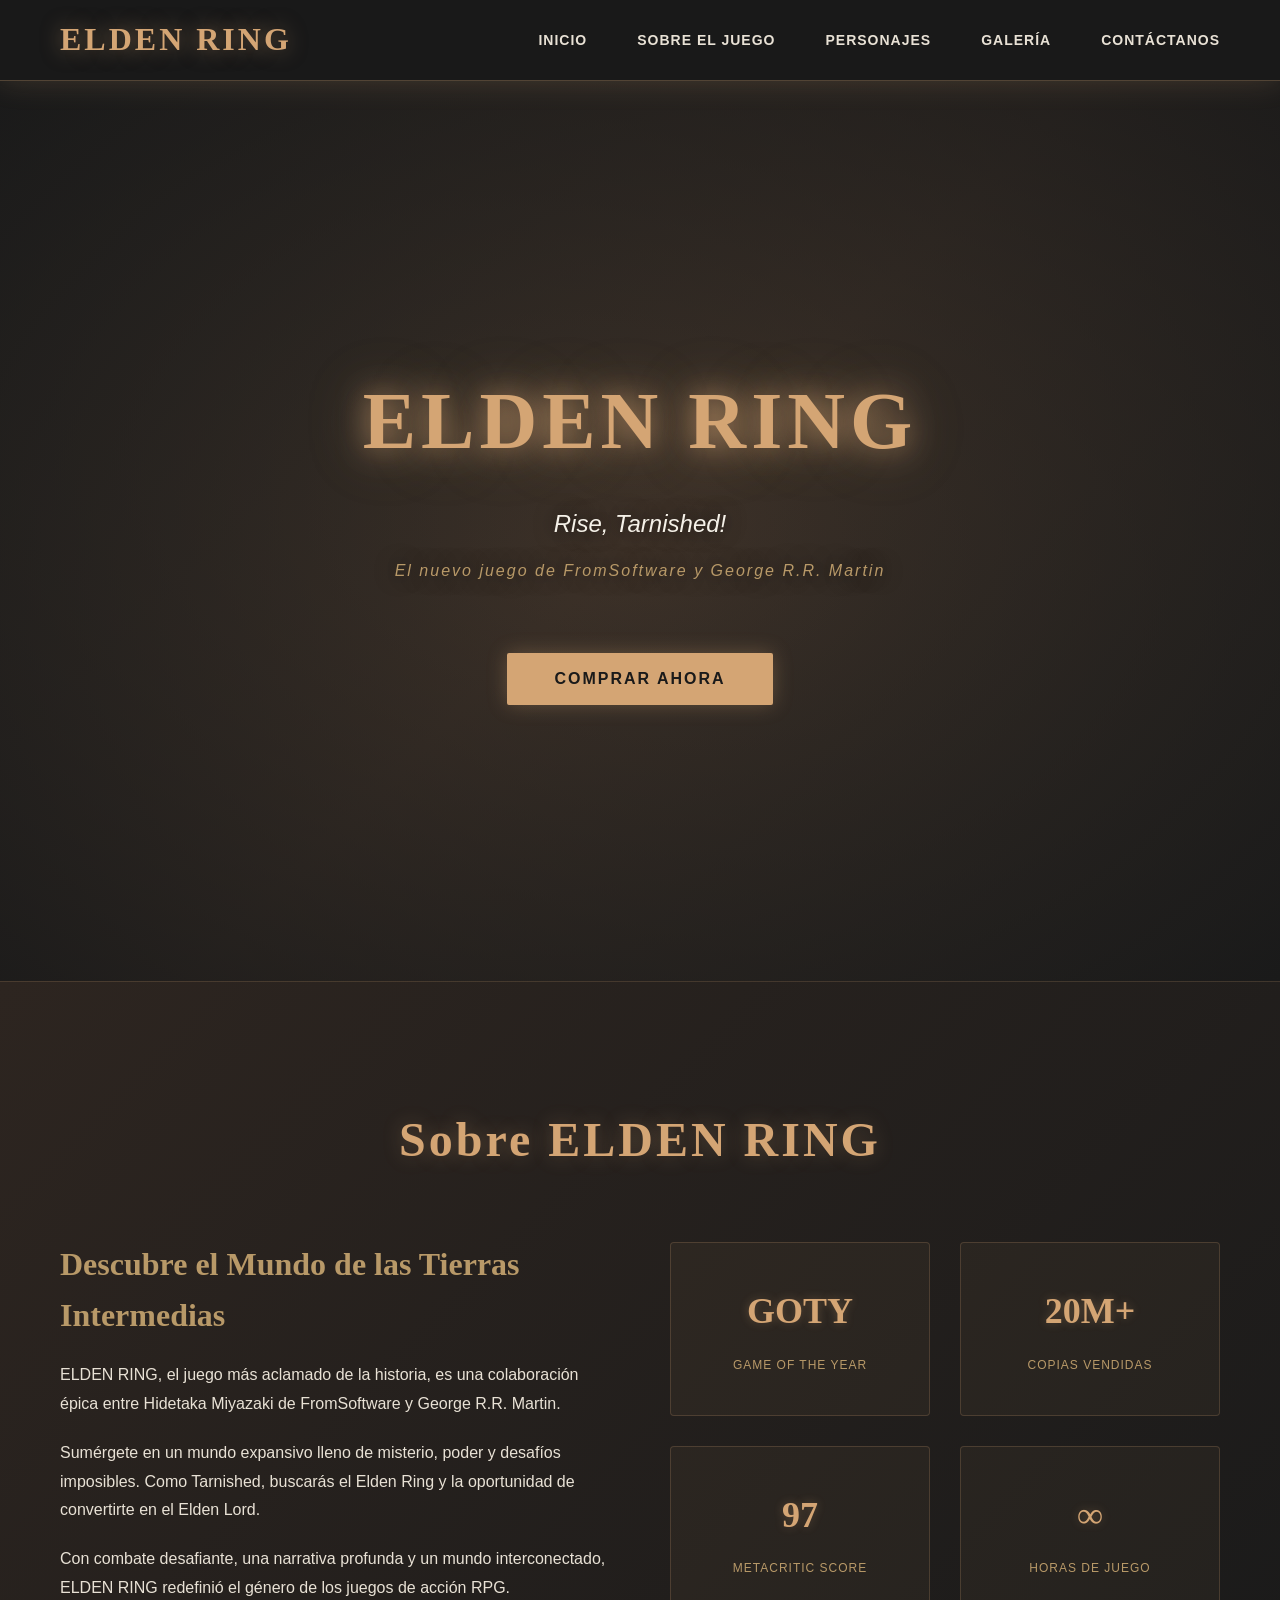
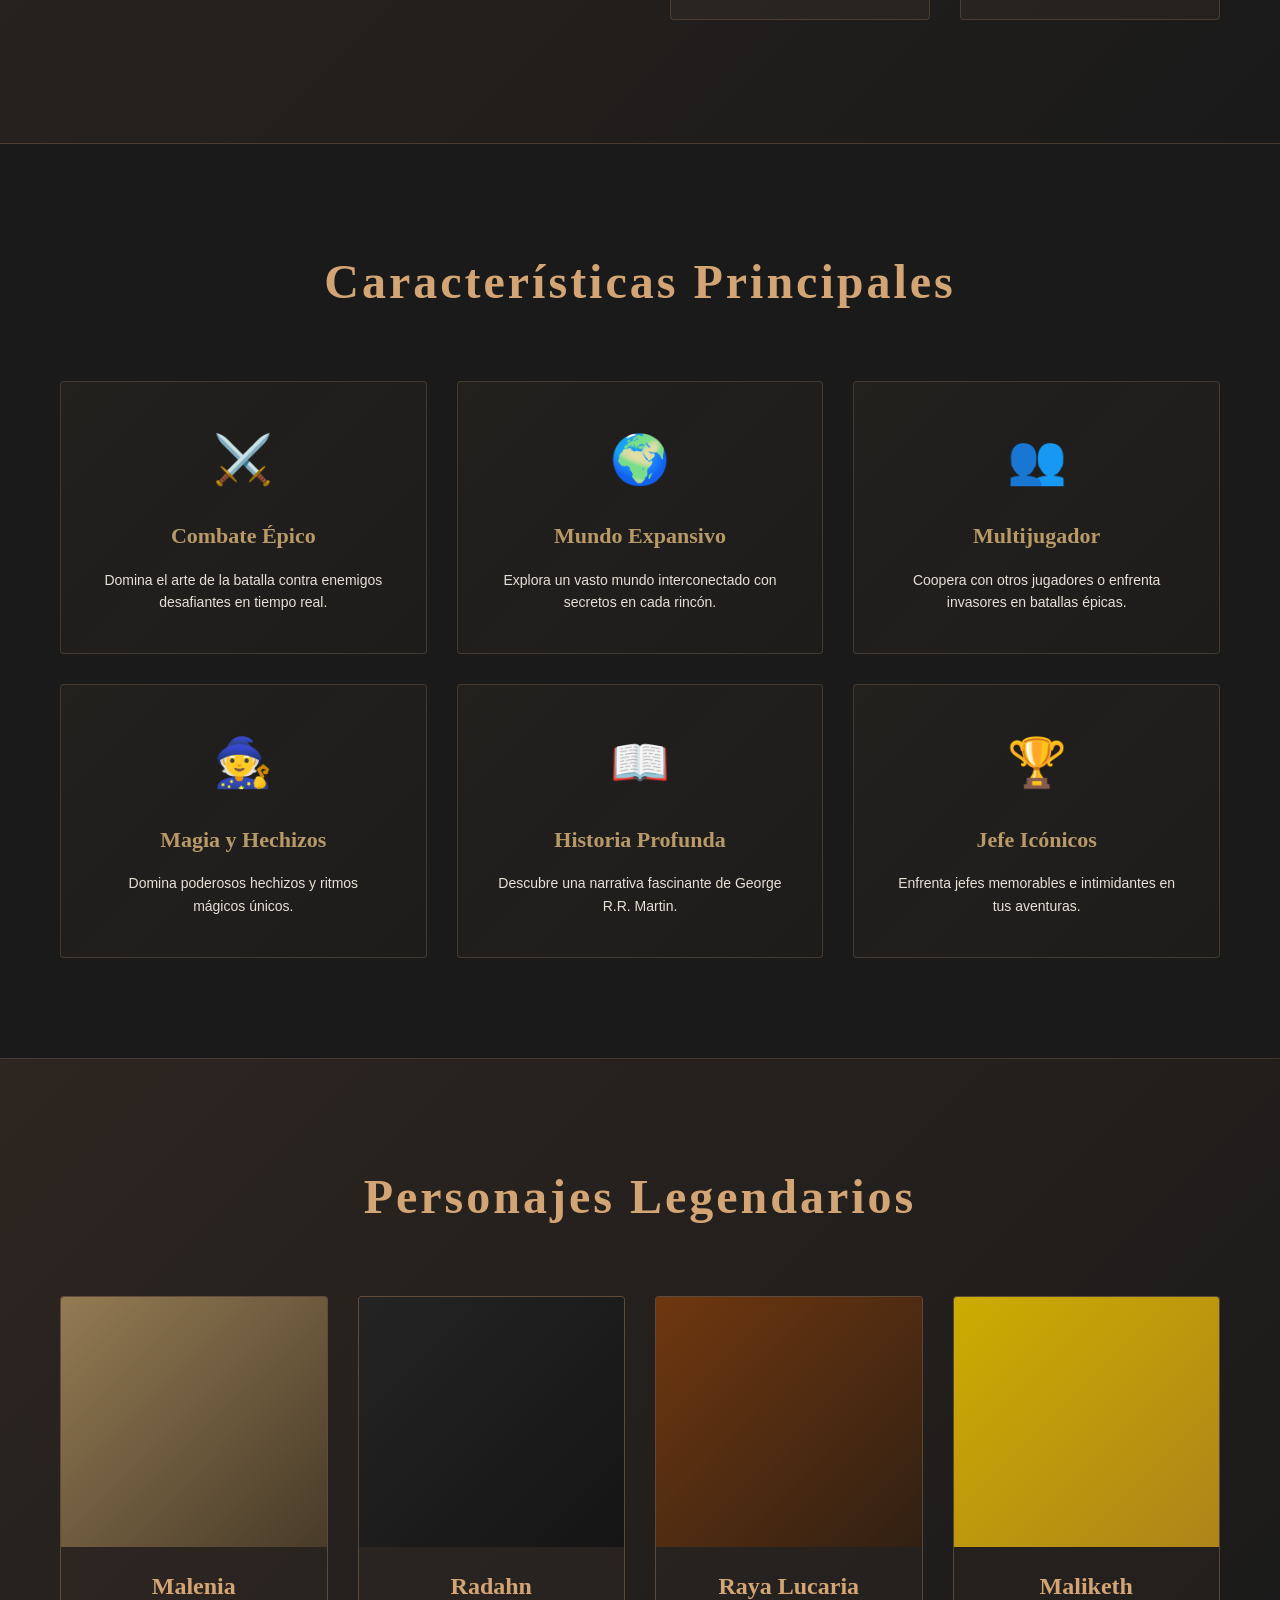
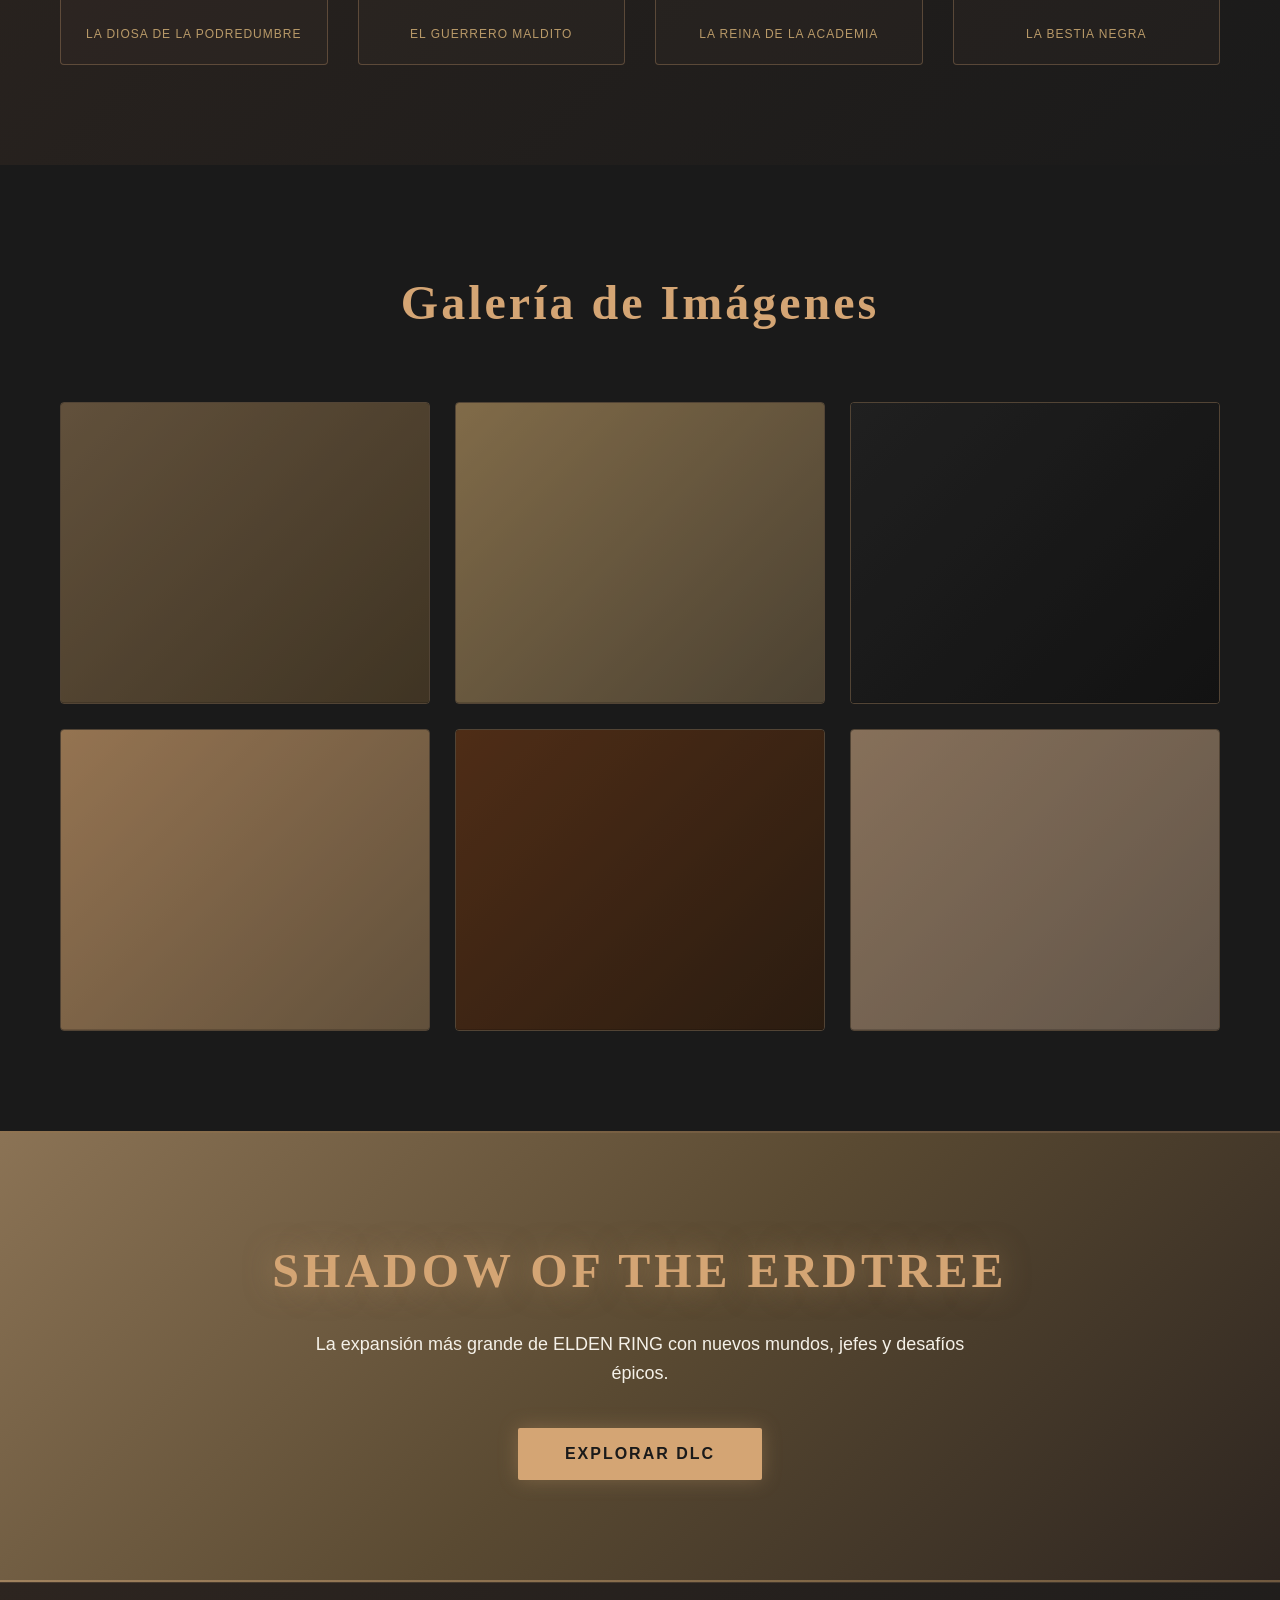
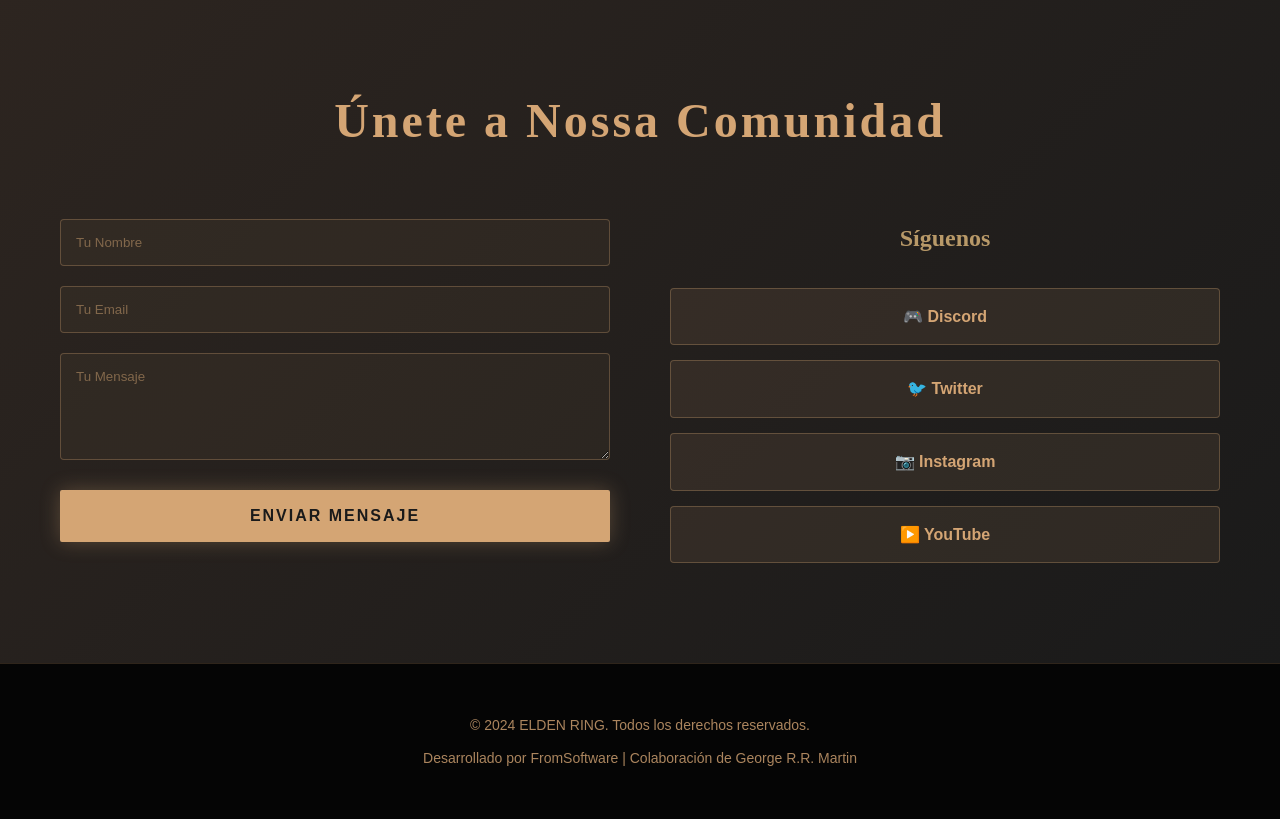
==== index.html @ b0a515e1 "Primera subida" ====
<!DOCTYPE html>
<html lang="es">
<head>
    <meta charset="UTF-8">
    <meta name="viewport" content="width=device-width, initial-scale=1.0">
    <title>ELDEN RING - El Juego Más Épico</title>
    <link rel="stylesheet" href="style.css">
</head>
<body>
    <!-- HEADER/NAVEGACIÓN -->
    <header class="header">
        <nav class="navbar">
            <div class="navbar-container">
                <div class="logo">
                    <h1>ELDEN RING</h1>
                </div>
                <ul class="nav-menu">
                    <li><a href="#inicio">Inicio</a></li>
                    <li><a href="#about">Sobre el Juego</a></li>
                    <li><a href="#personajes">Personajes</a></li>
                    <li><a href="#galeria">Galería</a></li>
                    <li><a href="#contacto">Contáctanos</a></li>
                </ul>
                <div class="hamburger">
                    <span></span>
                    <span></span>
                    <span></span>
                </div>
            </div>
        </nav>
    </header>

    <!-- HERO SECTION -->
    <section id="inicio" class="hero">
        <div class="hero-overlay"></div>
        <video autoplay muted loop class="hero-video">
            <source src="https://media.giphy.com/media/v1.Y2lkPTc5MGI3NjExY3g3aDI3ZmZ4aDAxdTJ6N3dhMDk1ZTJzMzlocjQwMWhqNDAwayZlcD12MV9pbnRlcm5hbF9naWZfYnlfaWQmY3Q9Zw/xTiTnfJDxFVsBj3sic/giphy.mp4" type="video/mp4">
        </video>
        <div class="hero-content">
            <h1>ELDEN RING</h1>
            <p>Rise, Tarnished!</p>
            <p class="subtitle">El nuevo juego de FromSoftware y George R.R. Martin</p>
            <button class="btn-primary">COMPRAR AHORA</button>
        </div>
    </section>

    <!-- SECCIÓN SOBRE EL JUEGO -->
    <section id="about" class="about">
        <div class="container">
            <h2>Sobre ELDEN RING</h2>
            <div class="about-content">
                <div class="about-text">
                    <h3>Descubre el Mundo de las Tierras Intermedias</h3>
                    <p>ELDEN RING, el juego más aclamado de la historia, es una colaboración épica entre Hidetaka Miyazaki de FromSoftware y George R.R. Martin.</p>
                    <p>Sumérgete en un mundo expansivo lleno de misterio, poder y desafíos imposibles. Como Tarnished, buscarás el Elden Ring y la oportunidad de convertirte en el Elden Lord.</p>
                    <p>Con combate desafiante, una narrativa profunda y un mundo interconectado, ELDEN RING redefinió el género de los juegos de acción RPG.</p>
                </div>
                <div class="about-stats">
                    <div class="stat-item">
                        <span class="stat-number">GOTY</span>
                        <span class="stat-label">Game of the Year</span>
                    </div>
                    <div class="stat-item">
                        <span class="stat-number">20M+</span>
                        <span class="stat-label">Copias Vendidas</span>
                    </div>
                    <div class="stat-item">
                        <span class="stat-number">97</span>
                        <span class="stat-label">Metacritic Score</span>
                    </div>
                    <div class="stat-item">
                        <span class="stat-number">∞</span>
                        <span class="stat-label">Horas de Juego</span>
                    </div>
                </div>
            </div>
        </div>
    </section>

    <!-- SECCIÓN CARACTERÍSTICAS -->
    <section class="features">
        <div class="container">
            <h2>Características Principales</h2>
            <div class="features-grid">
                <div class="feature-card">
                    <div class="feature-icon">⚔️</div>
                    <h3>Combate Épico</h3>
                    <p>Domina el arte de la batalla contra enemigos desafiantes en tiempo real.</p>
                </div>
                <div class="feature-card">
                    <div class="feature-icon">🌍</div>
                    <h3>Mundo Expansivo</h3>
                    <p>Explora un vasto mundo interconectado con secretos en cada rincón.</p>
                </div>
                <div class="feature-card">
                    <div class="feature-icon">👥</div>
                    <h3>Multijugador</h3>
                    <p>Coopera con otros jugadores o enfrenta invasores en batallas épicas.</p>
                </div>
                <div class="feature-card">
                    <div class="feature-icon">🧙</div>
                    <h3>Magia y Hechizos</h3>
                    <p>Domina poderosos hechizos y ritmos mágicos únicos.</p>
                </div>
                <div class="feature-card">
                    <div class="feature-icon">📖</div>
                    <h3>Historia Profunda</h3>
                    <p>Descubre una narrativa fascinante de George R.R. Martin.</p>
                </div>
                <div class="feature-card">
                    <div class="feature-icon">🏆</div>
                    <h3>Jefe Icónicos</h3>
                    <p>Enfrenta jefes memorables e intimidantes en tus aventuras.</p>
                </div>
            </div>
        </div>
    </section>

    <!-- SECCIÓN PERSONAJES -->
    <section id="personajes" class="personajes">
        <div class="container">
            <h2>Personajes Legendarios</h2>
            <div class="personajes-grid">
                <div class="personaje-card">
                    <div class="personaje-image" style="background: linear-gradient(135deg, #b89968 0%, #5a4a32 100%);"></div>
                    <h3>Malenia</h3>
                    <p>La Diosa de la Podredumbre</p>
                </div>
                <div class="personaje-card">
                    <div class="personaje-image" style="background: linear-gradient(135deg, #2d2d2d 0%, #1a1a1a 100%);"></div>
                    <h3>Radahn</h3>
                    <p>El Guerrero Maldito</p>
                </div>
                <div class="personaje-card">
                    <div class="personaje-image" style="background: linear-gradient(135deg, #8b4513 0%, #3d2817 100%);"></div>
                    <h3>Raya Lucaria</h3>
                    <p>La Reina de la Academia</p>
                </div>
                <div class="personaje-card">
                    <div class="personaje-image" style="background: linear-gradient(135deg, #ffd700 0%, #daa520 100%);"></div>
                    <h3>Maliketh</h3>
                    <p>La Bestia Negra</p>
                </div>
            </div>
        </div>
    </section>

    <!-- SECCIÓN GALERÍA -->
    <section id="galeria" class="galeria">
        <div class="container">
            <h2>Galería de Imágenes</h2>
            <div class="galeria-grid">
                <div class="galeria-item">
                    <div class="galeria-image" style="background: linear-gradient(135deg, #8b7355 0%, #5a4a32 100%);"></div>
                    <p>Tierras Intermedias</p>
                </div>
                <div class="galeria-item">
                    <div class="galeria-image" style="background: linear-gradient(135deg, #b89968 0%, #6b5d47 100%);"></div>
                    <p>Castillo de Raya Lucaria</p>
                </div>
                <div class="galeria-item">
                    <div class="galeria-image" style="background: linear-gradient(135deg, #2d2d2d 0%, #1a1a1a 100%);"></div>
                    <p>Noche Eterna</p>
                </div>
                <div class="galeria-item">
                    <div class="galeria-image" style="background: linear-gradient(135deg, #d4a574 0%, #8b7355 100%);"></div>
                    <p>Leyndell, Capital</p>
                </div>
                <div class="galeria-item">
                    <div class="galeria-image" style="background: linear-gradient(135deg, #704020 0%, #3d2817 100%);"></div>
                    <p>Volcán de Primordial</p>
                </div>
                <div class="galeria-item">
                    <div class="galeria-image" style="background: linear-gradient(135deg, #c0a080 0%, #8b7968 100%);"></div>
                    <p>Farum Azula</p>
                </div>
            </div>
        </div>
    </section>

    <!-- SECCIÓN DLC -->
    <section class="dlc">
        <div class="container">
            <h2>SHADOW OF THE ERDTREE</h2>
            <p>La expansión más grande de ELDEN RING con nuevos mundos, jefes y desafíos épicos.</p>
            <button class="btn-primary">EXPLORAR DLC</button>
        </div>
    </section>

    <!-- SECCIÓN CONTACTO -->
    <section id="contacto" class="contacto">
        <div class="container">
            <h2>Únete a Nossa Comunidad</h2>
            <div class="contacto-content">
                <form class="contacto-form">
                    <input type="text" placeholder="Tu Nombre" required>
                    <input type="email" placeholder="Tu Email" required>
                    <textarea placeholder="Tu Mensaje" rows="5" required></textarea>
                    <button type="submit" class="btn-primary">Enviar Mensaje</button>
                </form>
                <div class="redes-sociales">
                    <h3>Síguenos</h3>
                    <div class="social-links">
                        <a href="#" class="social-icon">🎮 Discord</a>
                        <a href="#" class="social-icon">🐦 Twitter</a>
                        <a href="#" class="social-icon">📷 Instagram</a>
                        <a href="#" class="social-icon">▶️ YouTube</a>
                    </div>
                </div>
            </div>
        </div>
    </section>

    <!-- FOOTER -->
    <footer class="footer">
        <div class="container">
            <p>&copy; 2024 ELDEN RING. Todos los derechos reservados.</p>
            <p>Desarrollado por FromSoftware | Colaboración de George R.R. Martin</p>
        </div>
    </footer>

    <script src="script.js"></script>
</body>
</html>
---- style.css ----
/* ===== VARIABLES GLOBALES ===== */
:root {
    --color-primary: #1a1a1a;
    --color-secondary: #d4a574;
    --color-accent: #b89968;
    --color-light: #f5f1e8;
    --color-white: #ffffff;
    --color-text: #e8e1d5;
    --color-border: #8b7968;
    
    --font-title: 'Georgia', 'Garamond', serif;
    --font-body: 'Segoe UI', Tahoma, Geneva, Verdana, sans-serif;
    
    --transition: all 0.3s ease;
    --shadow: 0 4px 20px rgba(0, 0, 0, 0.5);
    --shadow-hover: 0 8px 35px rgba(212, 165, 116, 0.3);
}

/* ===== RESET Y BASE ===== */
* {
    margin: 0;
    padding: 0;
    box-sizing: border-box;
}

html {
    scroll-behavior: smooth;
}

body {
    font-family: var(--font-body);
    color: var(--color-text);
    line-height: 1.6;
    background-color: var(--color-primary);
    overflow-x: hidden;
}

/* ===== CONTAINER ===== */
.container {
    max-width: 1200px;
    margin: 0 auto;
    padding: 0 20px;
}

/* ===== BOTONES ===== */
.btn-primary {
    background-color: var(--color-secondary);
    color: var(--color-primary);
    border: 2px solid var(--color-secondary);
    padding: 15px 45px;
    font-size: 16px;
    font-weight: 700;
    cursor: pointer;
    transition: var(--transition);
    border-radius: 2px;
    font-family: var(--font-body);
    text-transform: uppercase;
    letter-spacing: 2px;
    box-shadow: 0 0 20px rgba(212, 165, 116, 0.3);
}

.btn-primary:hover {
    background-color: transparent;
    color: var(--color-secondary);
    box-shadow: 0 0 40px rgba(212, 165, 116, 0.6);
    transform: scale(1.05);
}

.btn-primary:active {
    transform: scale(0.98);
}

/* ===== HEADER / NAVEGACIÓN ===== */
.header {
    background-color: rgba(26, 26, 26, 0.95);
    position: sticky;
    top: 0;
    z-index: 1000;
    box-shadow: 0 0 30px rgba(212, 165, 116, 0.2);
    border-bottom: 1px solid rgba(212, 165, 116, 0.3);
}

.navbar-container {
    max-width: 1200px;
    margin: 0 auto;
    padding: 0 20px;
    display: flex;
    justify-content: space-between;
    align-items: center;
    height: 80px;
}

.logo h1 {
    color: var(--color-secondary);
    font-family: var(--font-title);
    font-size: 32px;
    font-weight: 700;
    letter-spacing: 3px;
    text-shadow: 0 0 20px rgba(212, 165, 116, 0.5);
}

.nav-menu {
    display: flex;
    list-style: none;
    gap: 50px;
}

.nav-menu a {
    color: var(--color-text);
    text-decoration: none;
    font-size: 14px;
    font-weight: 600;
    text-transform: uppercase;
    letter-spacing: 1px;
    transition: var(--transition);
    position: relative;
}

.nav-menu a:hover {
    color: var(--color-secondary);
    text-shadow: 0 0 10px rgba(212, 165, 116, 0.5);
}

.nav-menu a::after {
    content: '';
    position: absolute;
    bottom: -5px;
    left: 0;
    width: 0;
    height: 2px;
    background-color: var(--color-secondary);
    transition: var(--transition);
    box-shadow: 0 0 10px rgba(212, 165, 116, 0.5);
}

.nav-menu a:hover::after {
    width: 100%;
}

.hamburger {
    display: none;
    flex-direction: column;
    cursor: pointer;
    gap: 6px;
}

.hamburger span {
    width: 25px;
    height: 3px;
    background-color: var(--color-secondary);
    transition: var(--transition);
}

.hamburger.active span:nth-child(1) {
    transform: rotate(45deg) translate(10px, 10px);
}

.hamburger.active span:nth-child(2) {
    opacity: 0;
}

.hamburger.active span:nth-child(3) {
    transform: rotate(-45deg) translate(7px, -7px);
}

.nav-menu.active {
    position: absolute;
    left: 0;
    top: 80px;
    right: 0;
    flex-direction: column;
    background-color: rgba(26, 26, 26, 0.98);
    width: 100%;
    text-align: center;
    display: flex !important;
    gap: 0;
    border-bottom: 1px solid rgba(212, 165, 116, 0.3);
}

.nav-menu.active li {
    padding: 20px 0;
    border-bottom: 1px solid rgba(212, 165, 116, 0.1);
}

/* ===== HERO SECTION ===== */
.hero {
    position: relative;
    height: 100vh;
    display: flex;
    align-items: center;
    justify-content: center;
    overflow: hidden;
    background: linear-gradient(135deg, #1a1a1a 0%, #2d2520 50%, #1a1a1a 100%);
}

.hero-video {
    position: absolute;
    top: 0;
    left: 0;
    width: 100%;
    height: 100%;
    object-fit: cover;
    opacity: 0.3;
}

.hero-overlay {
    position: absolute;
    top: 0;
    left: 0;
    width: 100%;
    height: 100%;
    background: radial-gradient(ellipse at center, rgba(212, 165, 116, 0.1) 0%, rgba(26, 26, 26, 0.8) 100%);
    z-index: 1;
}

.hero-content {
    position: relative;
    z-index: 2;
    text-align: center;
    animation: fadeInUp 1.5s ease;
}

.hero-content h1 {
    font-family: var(--font-title);
    font-size: 80px;
    font-weight: 700;
    color: var(--color-secondary);
    margin-bottom: 20px;
    letter-spacing: 5px;
    text-shadow: 0 0 30px rgba(212, 165, 116, 0.8),
                 0 0 60px rgba(212, 165, 116, 0.4);
}

.hero-content p {
    font-size: 24px;
    color: var(--color-light);
    margin-bottom: 15px;
    font-style: italic;
    text-shadow: 0 0 20px rgba(0, 0, 0, 0.7);
}

.hero-content .subtitle {
    font-size: 16px;
    color: var(--color-accent);
    margin-bottom: 40px;
    letter-spacing: 2px;
}

.hero-content .btn-primary {
    margin-top: 30px;
    animation: pulse 2s infinite;
}

@keyframes fadeInUp {
    from {
        opacity: 0;
        transform: translateY(50px);
    }
    to {
        opacity: 1;
        transform: translateY(0);
    }
}

@keyframes pulse {
    0%, 100% {
        box-shadow: 0 0 20px rgba(212, 165, 116, 0.3);
    }
    50% {
        box-shadow: 0 0 40px rgba(212, 165, 116, 0.6);
    }
}

/* ===== SECCIÓN ABOUT ===== */
.about {
    background: linear-gradient(135deg, #2d2520 0%, #1a1a1a 100%);
    padding: 120px 20px;
    border-top: 1px solid rgba(212, 165, 116, 0.2);
    border-bottom: 1px solid rgba(212, 165, 116, 0.2);
}

.about h2 {
    font-family: var(--font-title);
    font-size: 48px;
    text-align: center;
    margin-bottom: 60px;
    color: var(--color-secondary);
    letter-spacing: 3px;
    text-shadow: 0 0 20px rgba(212, 165, 116, 0.3);
}

.about-content {
    display: grid;
    grid-template-columns: 1fr 1fr;
    gap: 60px;
    align-items: center;
}

.about-text h3 {
    font-family: var(--font-title);
    font-size: 32px;
    margin-bottom: 20px;
    color: var(--color-accent);
}

.about-text p {
    font-size: 16px;
    line-height: 1.8;
    margin-bottom: 20px;
    color: var(--color-text);
}

.about-stats {
    display: grid;
    grid-template-columns: 1fr 1fr;
    gap: 30px;
}

.stat-item {
    background: rgba(212, 165, 116, 0.05);
    padding: 40px;
    text-align: center;
    border: 1px solid rgba(212, 165, 116, 0.2);
    border-radius: 4px;
    transition: var(--transition);
    display: flex;
    flex-direction: column;
    gap: 15px;
}

.stat-item:hover {
    background: rgba(212, 165, 116, 0.1);
    box-shadow: 0 0 30px rgba(212, 165, 116, 0.2);
    transform: translateY(-5px);
}

.stat-number {
    font-family: var(--font-title);
    font-size: 36px;
    color: var(--color-secondary);
    font-weight: 700;
    text-shadow: 0 0 10px rgba(212, 165, 116, 0.3);
}

.stat-label {
    font-size: 12px;
    color: var(--color-accent);
    text-transform: uppercase;
    letter-spacing: 1px;
}

/* ===== SECCIÓN FEATURES ===== */
.features {
    background-color: var(--color-primary);
    padding: 100px 20px;
}

.features h2 {
    font-family: var(--font-title);
    font-size: 48px;
    text-align: center;
    margin-bottom: 60px;
    color: var(--color-secondary);
    letter-spacing: 3px;
}

.features-grid {
    display: grid;
    grid-template-columns: repeat(auto-fit, minmax(300px, 1fr));
    gap: 30px;
}

.feature-card {
    background: linear-gradient(135deg, rgba(212, 165, 116, 0.05), rgba(184, 153, 104, 0.02));
    padding: 40px;
    border: 1px solid rgba(212, 165, 116, 0.2);
    border-radius: 4px;
    text-align: center;
    transition: var(--transition);
}

.feature-card:hover {
    background: linear-gradient(135deg, rgba(212, 165, 116, 0.1), rgba(184, 153, 104, 0.05));
    box-shadow: var(--shadow-hover);
    transform: translateY(-10px);
}

.feature-icon {
    font-size: 48px;
    margin-bottom: 20px;
    display: block;
}

.feature-card h3 {
    font-family: var(--font-title);
    font-size: 22px;
    color: var(--color-accent);
    margin-bottom: 15px;
}

.feature-card p {
    font-size: 14px;
    color: var(--color-text);
    line-height: 1.6;
}

/* ===== SECCIÓN PERSONAJES ===== */
.personajes {
    background: linear-gradient(135deg, #2d2520 0%, #1a1a1a 100%);
    padding: 100px 20px;
    border-top: 1px solid rgba(212, 165, 116, 0.2);
}

.personajes h2 {
    font-family: var(--font-title);
    font-size: 48px;
    text-align: center;
    margin-bottom: 60px;
    color: var(--color-secondary);
    letter-spacing: 3px;
}

.personajes-grid {
    display: grid;
    grid-template-columns: repeat(auto-fit, minmax(250px, 1fr));
    gap: 30px;
}

.personaje-card {
    background: rgba(212, 165, 116, 0.03);
    border: 1px solid rgba(212, 165, 116, 0.3);
    overflow: hidden;
    border-radius: 4px;
    transition: var(--transition);
    cursor: pointer;
}

.personaje-card:hover {
    box-shadow: 0 0 40px rgba(212, 165, 116, 0.4);
    transform: translateY(-15px);
    border-color: rgba(212, 165, 116, 0.6);
}

.personaje-image {
    width: 100%;
    height: 250px;
    transition: var(--transition);
    filter: brightness(0.8);
}

.personaje-card:hover .personaje-image {
    filter: brightness(1.2);
}

.personaje-card h3 {
    font-family: var(--font-title);
    font-size: 24px;
    color: var(--color-secondary);
    padding: 20px;
    text-align: center;
}

.personaje-card p {
    font-size: 12px;
    color: var(--color-accent);
    text-align: center;
    padding: 0 20px 20px;
    text-transform: uppercase;
    letter-spacing: 1px;
}

/* ===== SECCIÓN GALERÍA ===== */
.galeria {
    background-color: var(--color-primary);
    padding: 100px 20px;
}

.galeria h2 {
    font-family: var(--font-title);
    font-size: 48px;
    text-align: center;
    margin-bottom: 60px;
    color: var(--color-secondary);
    letter-spacing: 3px;
}

.galeria-grid {
    display: grid;
    grid-template-columns: repeat(auto-fit, minmax(300px, 1fr));
    gap: 25px;
}

.galeria-item {
    position: relative;
    overflow: hidden;
    border: 1px solid rgba(212, 165, 116, 0.3);
    border-radius: 4px;
    cursor: pointer;
    transition: var(--transition);
}

.galeria-image {
    width: 100%;
    height: 300px;
    transition: var(--transition);
    filter: brightness(0.7);
}

.galeria-item:hover .galeria-image {
    filter: brightness(1.1);
    transform: scale(1.1);
}

.galeria-item p {
    position: absolute;
    bottom: 0;
    left: 0;
    right: 0;
    background: rgba(0, 0, 0, 0.8);
    color: var(--color-secondary);
    padding: 20px;
    text-align: center;
    font-family: var(--font-title);
    font-size: 18px;
    transform: translateY(100%);
    transition: var(--transition);
}

.galeria-item:hover p {
    transform: translateY(0);
}

/* ===== SECCIÓN DLC ===== */
.dlc {
    background: linear-gradient(135deg, #8b7355 0%, #5a4a32 50%, #2d2520 100%);
    padding: 100px 20px;
    text-align: center;
    border-top: 2px solid rgba(212, 165, 116, 0.3);
    border-bottom: 2px solid rgba(212, 165, 116, 0.3);
}

.dlc h2 {
    font-family: var(--font-title);
    font-size: 48px;
    color: var(--color-secondary);
    margin-bottom: 20px;
    letter-spacing: 4px;
    text-shadow: 0 0 30px rgba(212, 165, 116, 0.5);
}

.dlc p {
    font-size: 18px;
    color: var(--color-light);
    margin-bottom: 40px;
    max-width: 700px;
    margin-left: auto;
    margin-right: auto;
}

/* ===== SECCIÓN CONTACTO ===== */
.contacto {
    background: linear-gradient(135deg, #2d2520 0%, #1a1a1a 100%);
    padding: 100px 20px;
    border-top: 1px solid rgba(212, 165, 116, 0.2);
}

.contacto h2 {
    font-family: var(--font-title);
    font-size: 48px;
    text-align: center;
    margin-bottom: 60px;
    color: var(--color-secondary);
    letter-spacing: 3px;
}

.contacto-content {
    display: grid;
    grid-template-columns: 1fr 1fr;
    gap: 60px;
}

.contacto-form {
    display: flex;
    flex-direction: column;
    gap: 20px;
}

.contacto-form input,
.contacto-form textarea {
    background: rgba(212, 165, 116, 0.05);
    border: 1px solid rgba(212, 165, 116, 0.3);
    color: var(--color-text);
    padding: 15px;
    font-family: var(--font-body);
    border-radius: 4px;
    transition: var(--transition);
}

.contacto-form input::placeholder,
.contacto-form textarea::placeholder {
    color: rgba(212, 165, 116, 0.5);
}

.contacto-form input:focus,
.contacto-form textarea:focus {
    outline: none;
    border-color: var(--color-secondary);
    box-shadow: 0 0 20px rgba(212, 165, 116, 0.2);
    background: rgba(212, 165, 116, 0.1);
}

.contacto-form button {
    margin-top: 10px;
}

.redes-sociales {
    display: flex;
    flex-direction: column;
    justify-content: center;
}

.redes-sociales h3 {
    font-family: var(--font-title);
    font-size: 24px;
    color: var(--color-accent);
    margin-bottom: 30px;
    text-align: center;
}

.social-links {
    display: flex;
    flex-direction: column;
    gap: 15px;
}

.social-icon {
    background: rgba(212, 165, 116, 0.1);
    border: 1px solid rgba(212, 165, 116, 0.3);
    color: var(--color-secondary);
    padding: 15px;
    text-decoration: none;
    border-radius: 4px;
    text-align: center;
    transition: var(--transition);
    font-weight: 600;
}

.social-icon:hover {
    background: rgba(212, 165, 116, 0.2);
    box-shadow: 0 0 30px rgba(212, 165, 116, 0.3);
    transform: translateX(10px);
}

/* ===== FOOTER ===== */
.footer {
    background: rgba(0, 0, 0, 0.8);
    color: var(--color-text);
    padding: 40px 20px;
    text-align: center;
    border-top: 1px solid rgba(212, 165, 116, 0.2);
}

.footer p {
    font-size: 14px;
    margin: 10px 0;
    color: rgba(212, 165, 116, 0.8);
}

/* ===== RESPONSIVE DESIGN ===== */
@media (max-width: 1024px) {
    .about-content {
        grid-template-columns: 1fr;
    }

    .about-stats {
        grid-template-columns: 1fr 1fr;
    }

    .contacto-content {
        grid-template-columns: 1fr;
    }
}

@media (max-width: 768px) {
    .hamburger {
        display: flex;
    }

    .nav-menu {
        display: none;
        gap: 0;
    }

    .hero-content h1 {
        font-size: 48px;
    }

    .hero-content p {
        font-size: 18px;
    }

    .about h2,
    .features h2,
    .personajes h2,
    .galeria h2,
    .dlc h2,
    .contacto h2 {
        font-size: 32px;
    }

    .features-grid,
    .personajes-grid,
    .galeria-grid {
        grid-template-columns: 1fr;
    }

    .about-stats {
        grid-template-columns: 1fr;
    }

    .contacto-content {
        grid-template-columns: 1fr;
    }
}

@media (max-width: 480px) {
    .navbar-container {
        height: 60px;
    }

    .logo h1 {
        font-size: 24px;
    }

    .hero-content h1 {
        font-size: 36px;
        letter-spacing: 2px;
    }

    .btn-primary {
        padding: 12px 30px;
        font-size: 14px;
    }

    .nav-menu.active {
        top: 60px;
    }
}
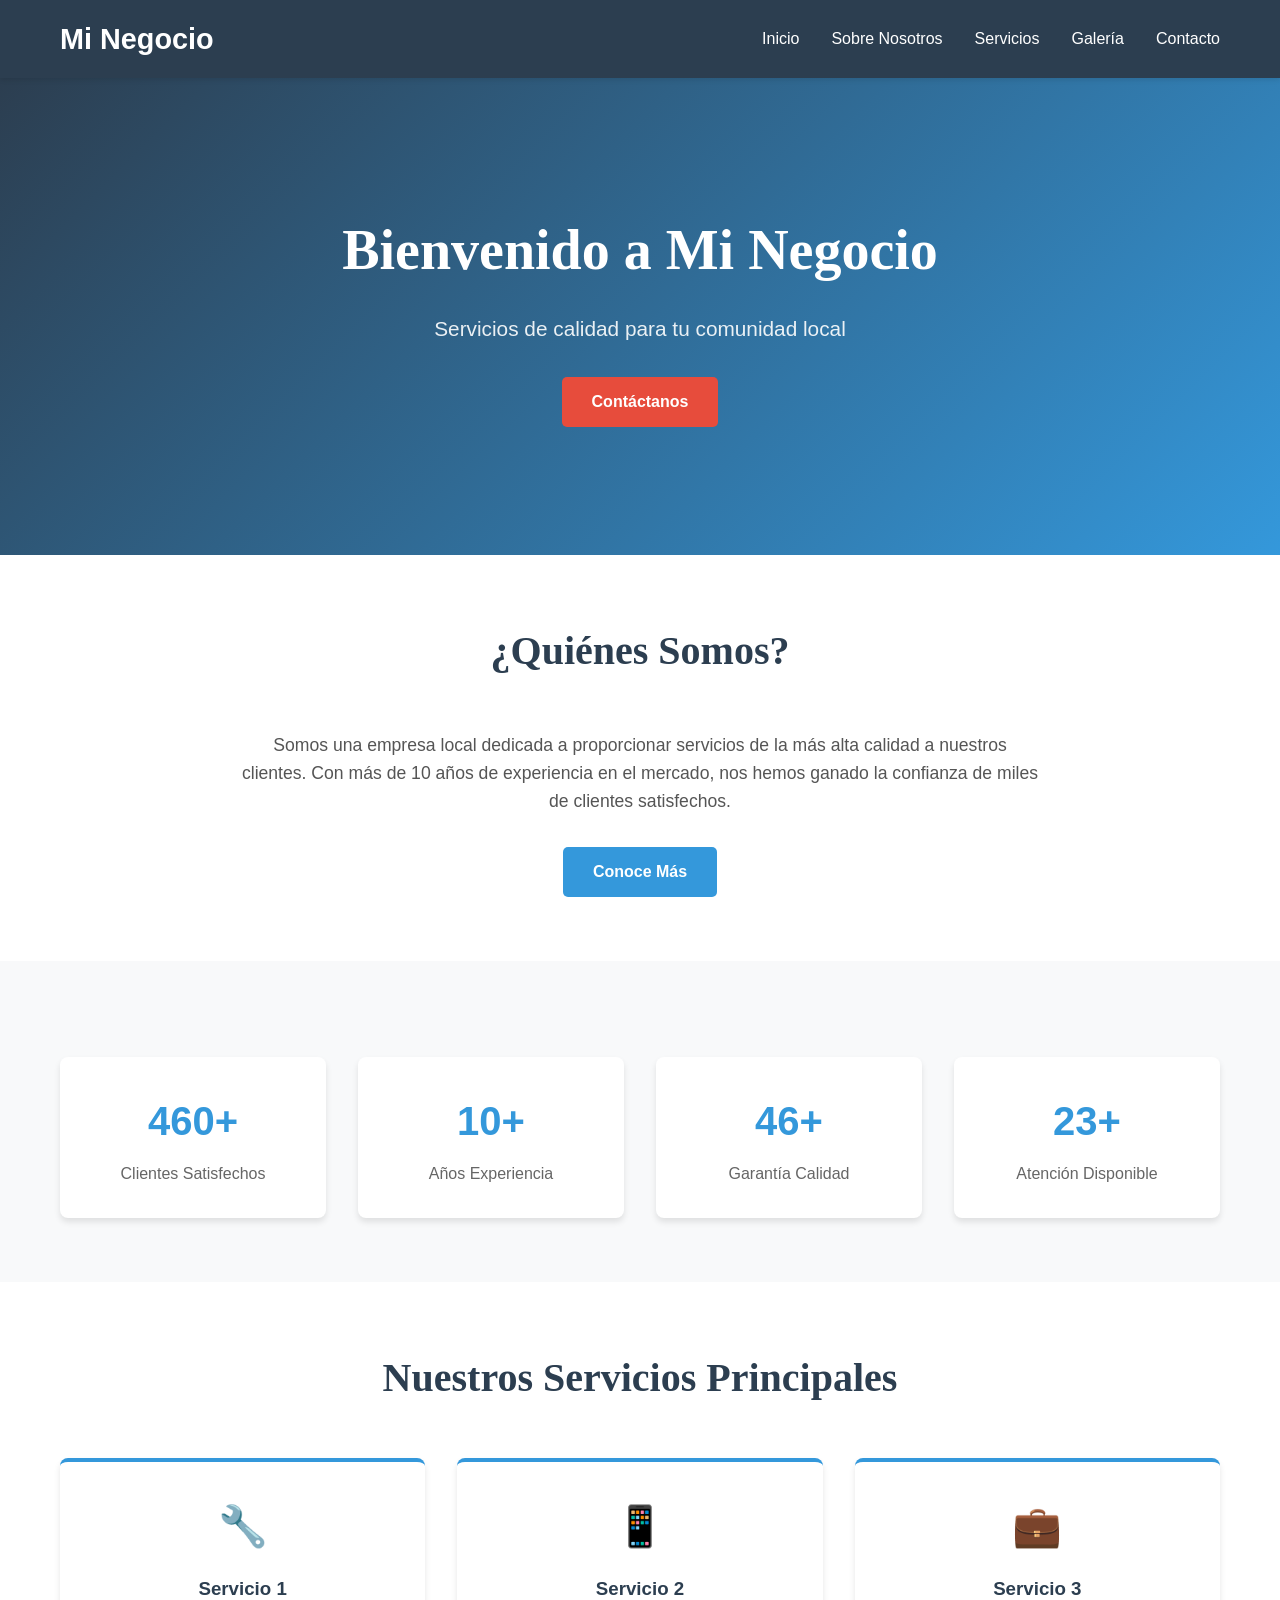
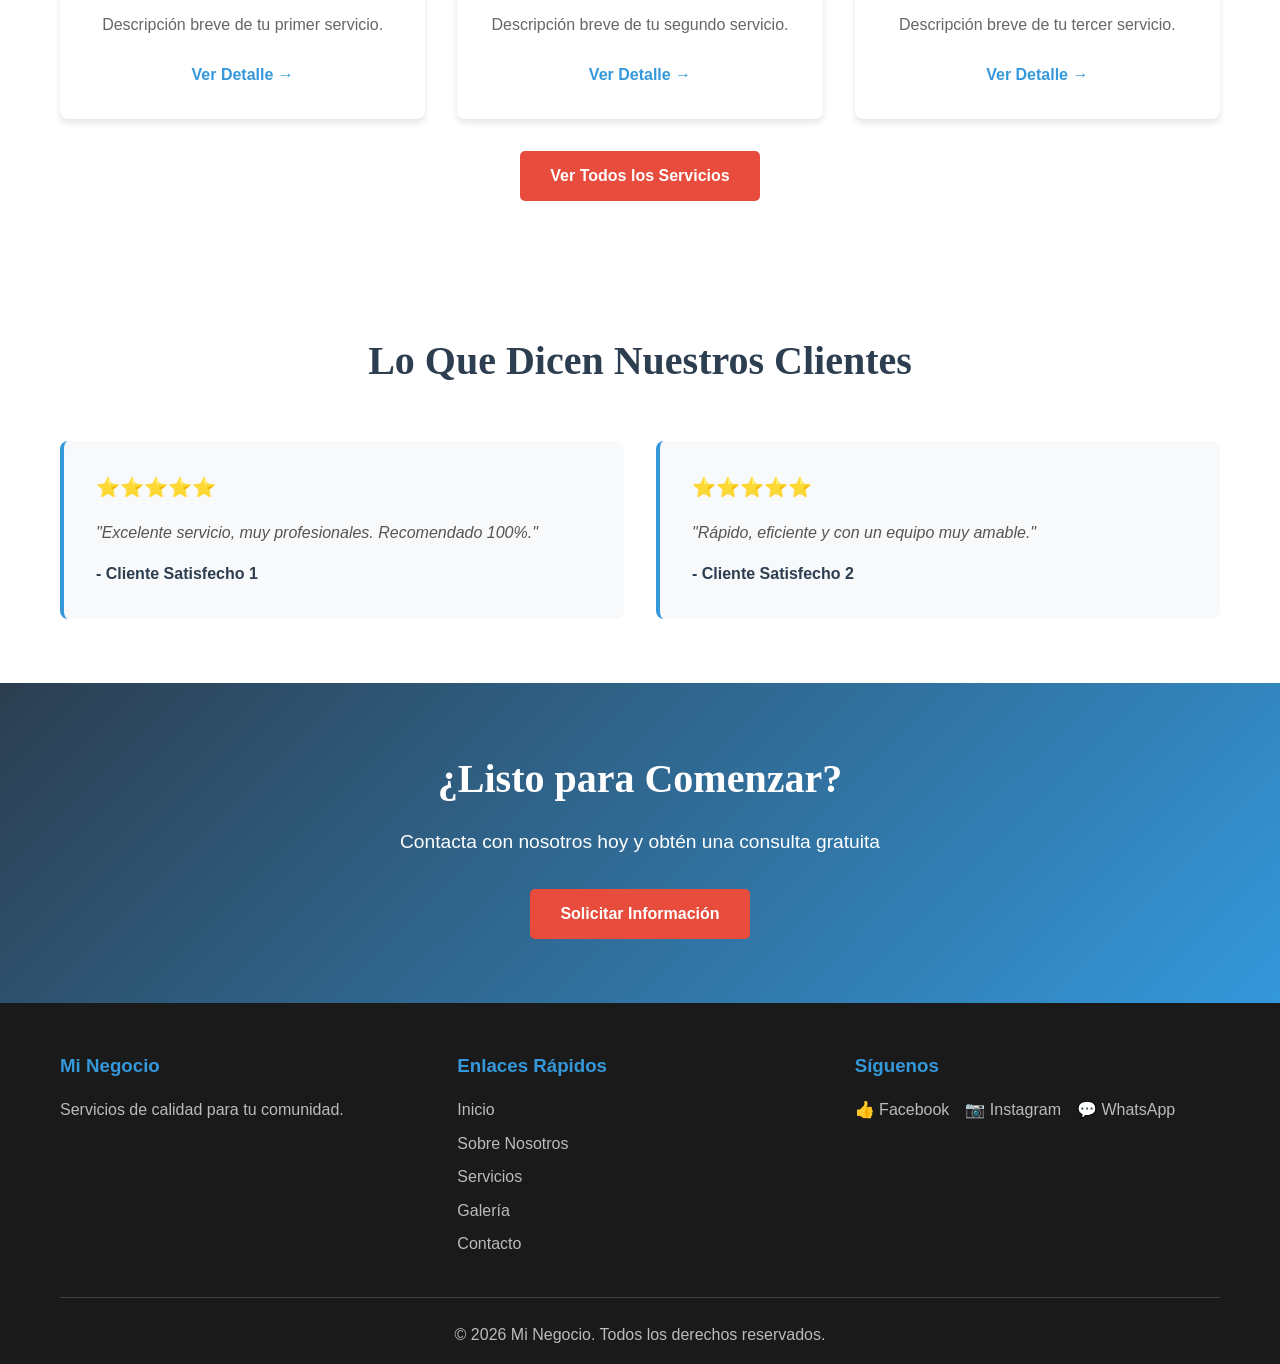
==== commit c365727e: "Subiendo solo lo que quiero en remoto" ====
--- a/index.html
+++ b/index.html
@@ -3,7 +3,7 @@
 <head>
     <meta charset="UTF-8">
     <meta name="viewport" content="width=device-width, initial-scale=1.0">
-    <title>ELDEN RING - El Juego Más Épico</title>
+    <title>Mi Negocio - Servicios Profesionales</title>
     <link rel="stylesheet" href="style.css">
 </head>
 <body>
@@ -12,14 +12,14 @@
         <nav class="navbar">
             <div class="navbar-container">
                 <div class="logo">
-                    <h1>ELDEN RING</h1>
+                    <h1><a href="index.html">Mi Negocio</a></h1>
                 </div>
                 <ul class="nav-menu">
-                    <li><a href="#inicio">Inicio</a></li>
-                    <li><a href="#about">Sobre el Juego</a></li>
-                    <li><a href="#personajes">Personajes</a></li>
-                    <li><a href="#galeria">Galería</a></li>
-                    <li><a href="#contacto">Contáctanos</a></li>
+                    <li><a href="index.html">Inicio</a></li>
+                    <li><a href="sobre-nosotros.html">Sobre Nosotros</a></li>
+                    <li><a href="servicios.html">Servicios</a></li>
+                    <li><a href="galeria.html">Galería</a></li>
+                    <li><a href="contacto.html">Contacto</a></li>
                 </ul>
                 <div class="hamburger">
                     <span></span>
@@ -31,191 +31,135 @@
     </header>
 
     <!-- HERO SECTION -->
-    <section id="inicio" class="hero">
-        <div class="hero-overlay"></div>
-        <video autoplay muted loop class="hero-video">
-            <source src="https://media.giphy.com/media/v1.Y2lkPTc5MGI3NjExY3g3aDI3ZmZ4aDAxdTJ6N3dhMDk1ZTJzMzlocjQwMWhqNDAwayZlcD12MV9pbnRlcm5hbF9naWZfYnlfaWQmY3Q9Zw/xTiTnfJDxFVsBj3sic/giphy.mp4" type="video/mp4">
-        </video>
+    <section class="hero">
         <div class="hero-content">
-            <h1>ELDEN RING</h1>
-            <p>Rise, Tarnished!</p>
-            <p class="subtitle">El nuevo juego de FromSoftware y George R.R. Martin</p>
-            <button class="btn-primary">COMPRAR AHORA</button>
+            <h1>Bienvenido a Mi Negocio</h1>
+            <p>Servicios de calidad para tu comunidad local</p>
+            <a href="contacto.html" class="btn-primary">Contáctanos</a>
         </div>
     </section>
 
-    <!-- SECCIÓN SOBRE EL JUEGO -->
-    <section id="about" class="about">
+    <!-- SECCIÓN PRESENTACIÓN -->
+    <section class="presentacion">
         <div class="container">
-            <h2>Sobre ELDEN RING</h2>
-            <div class="about-content">
-                <div class="about-text">
-                    <h3>Descubre el Mundo de las Tierras Intermedias</h3>
-                    <p>ELDEN RING, el juego más aclamado de la historia, es una colaboración épica entre Hidetaka Miyazaki de FromSoftware y George R.R. Martin.</p>
-                    <p>Sumérgete en un mundo expansivo lleno de misterio, poder y desafíos imposibles. Como Tarnished, buscarás el Elden Ring y la oportunidad de convertirte en el Elden Lord.</p>
-                    <p>Con combate desafiante, una narrativa profunda y un mundo interconectado, ELDEN RING redefinió el género de los juegos de acción RPG.</p>
+            <h2>¿Quiénes Somos?</h2>
+            <p>Somos una empresa local dedicada a proporcionar servicios de la más alta calidad a nuestros clientes. Con más de 10 años de experiencia en el mercado, nos hemos ganado la confianza de miles de clientes satisfechos.</p>
+            <a href="sobre-nosotros.html" class="btn-secondary">Conoce Más</a>
+        </div>
+    </section>
+
+    <!-- SECCIÓN ESTADÍSTICAS -->
+    <section class="estadisticas">
+        <div class="container">
+            <div class="stat-cards">
+                <div class="stat-card">
+                    <div class="stat-number">1000+</div>
+                    <div class="stat-label">Clientes Satisfechos</div>
                 </div>
-                <div class="about-stats">
-                    <div class="stat-item">
-                        <span class="stat-number">GOTY</span>
-                        <span class="stat-label">Game of the Year</span>
-                    </div>
-                    <div class="stat-item">
-                        <span class="stat-number">20M+</span>
-                        <span class="stat-label">Copias Vendidas</span>
-                    </div>
-                    <div class="stat-item">
-                        <span class="stat-number">97</span>
-                        <span class="stat-label">Metacritic Score</span>
-                    </div>
-                    <div class="stat-item">
-                        <span class="stat-number">∞</span>
-                        <span class="stat-label">Horas de Juego</span>
-                    </div>
+                <div class="stat-card">
+                    <div class="stat-number">10+</div>
+                    <div class="stat-label">Años Experiencia</div>
+                </div>
+                <div class="stat-card">
+                    <div class="stat-number">100%</div>
+                    <div class="stat-label">Garantía Calidad</div>
+                </div>
+                <div class="stat-card">
+                    <div class="stat-number">24/7</div>
+                    <div class="stat-label">Atención Disponible</div>
                 </div>
             </div>
         </div>
     </section>
 
-    <!-- SECCIÓN CARACTERÍSTICAS -->
-    <section class="features">
+    <!-- SECCIÓN SERVICIOS -->
+    <section class="servicios-preview">
         <div class="container">
-            <h2>Características Principales</h2>
-            <div class="features-grid">
-                <div class="feature-card">
-                    <div class="feature-icon">⚔️</div>
-                    <h3>Combate Épico</h3>
-                    <p>Domina el arte de la batalla contra enemigos desafiantes en tiempo real.</p>
+            <h2>Nuestros Servicios Principales</h2>
+            <div class="servicios-grid">
+                <div class="servicio-card">
+                    <div class="servicio-icon">🔧</div>
+                    <h3>Servicio 1</h3>
+                    <p>Descripción breve de tu primer servicio.</p>
+                    <a href="servicios.html" class="card-link">Ver Detalle →</a>
                 </div>
-                <div class="feature-card">
-                    <div class="feature-icon">🌍</div>
-                    <h3>Mundo Expansivo</h3>
-                    <p>Explora un vasto mundo interconectado con secretos en cada rincón.</p>
+                <div class="servicio-card">
+                    <div class="servicio-icon">📱</div>
+                    <h3>Servicio 2</h3>
+                    <p>Descripción breve de tu segundo servicio.</p>
+                    <a href="servicios.html" class="card-link">Ver Detalle →</a>
                 </div>
-                <div class="feature-card">
-                    <div class="feature-icon">👥</div>
-                    <h3>Multijugador</h3>
-                    <p>Coopera con otros jugadores o enfrenta invasores en batallas épicas.</p>
+                <div class="servicio-card">
+                    <div class="servicio-icon">💼</div>
+                    <h3>Servicio 3</h3>
+                    <p>Descripción breve de tu tercer servicio.</p>
+                    <a href="servicios.html" class="card-link">Ver Detalle →</a>
                 </div>
-                <div class="feature-card">
-                    <div class="feature-icon">🧙</div>
-                    <h3>Magia y Hechizos</h3>
-                    <p>Domina poderosos hechizos y ritmos mágicos únicos.</p>
+            </div>
+            <div style="text-align: center; margin-top: 30px;">
+                <a href="servicios.html" class="btn-primary">Ver Todos los Servicios</a>
+            </div>
+        </div>
+    </section>
+
+    <!-- SECCIÓN TESTIMONIOS -->
+    <section class="testimonios">
+        <div class="container">
+            <h2>Lo Que Dicen Nuestros Clientes</h2>
+            <div class="testimonios-grid">
+                <div class="testimonial-card">
+                    <div class="stars">⭐⭐⭐⭐⭐</div>
+                    <p>"Excelente servicio, muy profesionales. Recomendado 100%."</p>
+                    <strong>- Cliente Satisfecho 1</strong>
                 </div>
-                <div class="feature-card">
-                    <div class="feature-icon">📖</div>
-                    <h3>Historia Profunda</h3>
-                    <p>Descubre una narrativa fascinante de George R.R. Martin.</p>
-                </div>
-                <div class="feature-card">
-                    <div class="feature-icon">🏆</div>
-                    <h3>Jefe Icónicos</h3>
-                    <p>Enfrenta jefes memorables e intimidantes en tus aventuras.</p>
+                <div class="testimonial-card">
+                    <div class="stars">⭐⭐⭐⭐⭐</div>
+                    <p>"Rápido, eficiente y con un equipo muy amable."</p>
+                    <strong>- Cliente Satisfecho 2</strong>
                 </div>
             </div>
         </div>
     </section>
 
-    <!-- SECCIÓN PERSONAJES -->
-    <section id="personajes" class="personajes">
+    <!-- LLAMADA A ACCIÓN -->
+    <section class="cta">
         <div class="container">
-            <h2>Personajes Legendarios</h2>
-            <div class="personajes-grid">
-                <div class="personaje-card">
-                    <div class="personaje-image" style="background: linear-gradient(135deg, #b89968 0%, #5a4a32 100%);"></div>
-                    <h3>Malenia</h3>
-                    <p>La Diosa de la Podredumbre</p>
-                </div>
-                <div class="personaje-card">
-                    <div class="personaje-image" style="background: linear-gradient(135deg, #2d2d2d 0%, #1a1a1a 100%);"></div>
-                    <h3>Radahn</h3>
-                    <p>El Guerrero Maldito</p>
-                </div>
-                <div class="personaje-card">
-                    <div class="personaje-image" style="background: linear-gradient(135deg, #8b4513 0%, #3d2817 100%);"></div>
-                    <h3>Raya Lucaria</h3>
-                    <p>La Reina de la Academia</p>
-                </div>
-                <div class="personaje-card">
-                    <div class="personaje-image" style="background: linear-gradient(135deg, #ffd700 0%, #daa520 100%);"></div>
-                    <h3>Maliketh</h3>
-                    <p>La Bestia Negra</p>
-                </div>
-            </div>
-        </div>
-    </section>
-
-    <!-- SECCIÓN GALERÍA -->
-    <section id="galeria" class="galeria">
-        <div class="container">
-            <h2>Galería de Imágenes</h2>
-            <div class="galeria-grid">
-                <div class="galeria-item">
-                    <div class="galeria-image" style="background: linear-gradient(135deg, #8b7355 0%, #5a4a32 100%);"></div>
-                    <p>Tierras Intermedias</p>
-                </div>
-                <div class="galeria-item">
-                    <div class="galeria-image" style="background: linear-gradient(135deg, #b89968 0%, #6b5d47 100%);"></div>
-                    <p>Castillo de Raya Lucaria</p>
-                </div>
-                <div class="galeria-item">
-                    <div class="galeria-image" style="background: linear-gradient(135deg, #2d2d2d 0%, #1a1a1a 100%);"></div>
-                    <p>Noche Eterna</p>
-                </div>
-                <div class="galeria-item">
-                    <div class="galeria-image" style="background: linear-gradient(135deg, #d4a574 0%, #8b7355 100%);"></div>
-                    <p>Leyndell, Capital</p>
-                </div>
-                <div class="galeria-item">
-                    <div class="galeria-image" style="background: linear-gradient(135deg, #704020 0%, #3d2817 100%);"></div>
-                    <p>Volcán de Primordial</p>
-                </div>
-                <div class="galeria-item">
-                    <div class="galeria-image" style="background: linear-gradient(135deg, #c0a080 0%, #8b7968 100%);"></div>
-                    <p>Farum Azula</p>
-                </div>
-            </div>
-        </div>
-    </section>
-
-    <!-- SECCIÓN DLC -->
-    <section class="dlc">
-        <div class="container">
-            <h2>SHADOW OF THE ERDTREE</h2>
-            <p>La expansión más grande de ELDEN RING con nuevos mundos, jefes y desafíos épicos.</p>
-            <button class="btn-primary">EXPLORAR DLC</button>
-        </div>
-    </section>
-
-    <!-- SECCIÓN CONTACTO -->
-    <section id="contacto" class="contacto">
-        <div class="container">
-            <h2>Únete a Nossa Comunidad</h2>
-            <div class="contacto-content">
-                <form class="contacto-form">
-                    <input type="text" placeholder="Tu Nombre" required>
-                    <input type="email" placeholder="Tu Email" required>
-                    <textarea placeholder="Tu Mensaje" rows="5" required></textarea>
-                    <button type="submit" class="btn-primary">Enviar Mensaje</button>
-                </form>
-                <div class="redes-sociales">
-                    <h3>Síguenos</h3>
-                    <div class="social-links">
-                        <a href="#" class="social-icon">🎮 Discord</a>
-                        <a href="#" class="social-icon">🐦 Twitter</a>
-                        <a href="#" class="social-icon">📷 Instagram</a>
-                        <a href="#" class="social-icon">▶️ YouTube</a>
-                    </div>
-                </div>
-            </div>
+            <h2>¿Listo para Comenzar?</h2>
+            <p>Contacta con nosotros hoy y obtén una consulta gratuita</p>
+            <a href="contacto.html" class="btn-primary">Solicitar Información</a>
         </div>
     </section>
 
     <!-- FOOTER -->
     <footer class="footer">
         <div class="container">
-            <p>&copy; 2024 ELDEN RING. Todos los derechos reservados.</p>
-            <p>Desarrollado por FromSoftware | Colaboración de George R.R. Martin</p>
+            <div class="footer-content">
+                <div class="footer-section">
+                    <h3>Mi Negocio</h3>
+                    <p>Servicios de calidad para tu comunidad.</p>
+                </div>
+                <div class="footer-section">
+                    <h3>Enlaces Rápidos</h3>
+                    <ul>
+                        <li><a href="index.html">Inicio</a></li>
+                        <li><a href="sobre-nosotros.html">Sobre Nosotros</a></li>
+                        <li><a href="servicios.html">Servicios</a></li>
+                        <li><a href="galeria.html">Galería</a></li>
+                        <li><a href="contacto.html">Contacto</a></li>
+                    </ul>
+                </div>
+                <div class="footer-section">
+                    <h3>Síguenos</h3>
+                    <div class="social-links">
+                        <a href="https://facebook.com" class="social-link">👍 Facebook</a>
+                        <a href="https://instagram.com" class="social-link">📷 Instagram</a>
+                        <a href="https://wa.me/" class="social-link">💬 WhatsApp</a>
+                    </div>
+                </div>
+            </div>
+            <div class="footer-bottom">
+                <p>&copy; 2026 Mi Negocio. Todos los derechos reservados.</p>
+            </div>
         </div>
     </footer>
 
--- a/style.css
+++ b/style.css
@@ -1,22 +1,19 @@
-/* ===== VARIABLES GLOBALES ===== */
 :root {
-    --color-primary: #1a1a1a;
-    --color-secondary: #d4a574;
-    --color-accent: #b89968;
-    --color-light: #f5f1e8;
-    --color-white: #ffffff;
-    --color-text: #e8e1d5;
-    --color-border: #8b7968;
+    /* VARIABLES GLOBALES - EDITAR COLORES */
+    --color-primary: #2c3e50;
+    --color-secondary: #3498db;
+    --color-accent: #e74c3c;
+    --color-light: #ecf0f1;
+    --color-dark: #1a1a1a;
+    --color-text: #333;
+    --color-success: #27ae60;
+    --color-border: #ddd;
     
+    /* Fuentes */
     --font-title: 'Georgia', 'Garamond', serif;
     --font-body: 'Segoe UI', Tahoma, Geneva, Verdana, sans-serif;
-    
-    --transition: all 0.3s ease;
-    --shadow: 0 4px 20px rgba(0, 0, 0, 0.5);
-    --shadow-hover: 0 8px 35px rgba(212, 165, 116, 0.3);
-}
-
-/* ===== RESET Y BASE ===== */
+}
+
 * {
     margin: 0;
     padding: 0;
@@ -31,53 +28,27 @@
     font-family: var(--font-body);
     color: var(--color-text);
     line-height: 1.6;
-    background-color: var(--color-primary);
     overflow-x: hidden;
 }
 
-/* ===== CONTAINER ===== */
-.container {
-    max-width: 1200px;
-    margin: 0 auto;
-    padding: 0 20px;
-}
-
-/* ===== BOTONES ===== */
-.btn-primary {
-    background-color: var(--color-secondary);
-    color: var(--color-primary);
-    border: 2px solid var(--color-secondary);
-    padding: 15px 45px;
-    font-size: 16px;
-    font-weight: 700;
-    cursor: pointer;
-    transition: var(--transition);
-    border-radius: 2px;
-    font-family: var(--font-body);
-    text-transform: uppercase;
-    letter-spacing: 2px;
-    box-shadow: 0 0 20px rgba(212, 165, 116, 0.3);
-}
-
-.btn-primary:hover {
-    background-color: transparent;
-    color: var(--color-secondary);
-    box-shadow: 0 0 40px rgba(212, 165, 116, 0.6);
-    transform: scale(1.05);
-}
-
-.btn-primary:active {
-    transform: scale(0.98);
-}
-
-/* ===== HEADER / NAVEGACIÓN ===== */
+a {
+    text-decoration: none;
+    color: inherit;
+    transition: all 0.3s ease;
+}
+
+/* ============ HEADER Y NAVEGACIÓN ============ */
 .header {
-    background-color: rgba(26, 26, 26, 0.95);
+    background: var(--color-primary);
+    color: white;
     position: sticky;
     top: 0;
-    z-index: 1000;
-    box-shadow: 0 0 30px rgba(212, 165, 116, 0.2);
-    border-bottom: 1px solid rgba(212, 165, 116, 0.3);
+    z-index: 100;
+    box-shadow: 0 2px 5px rgba(0,0,0,0.1);
+}
+
+.navbar {
+    padding: 1rem 0;
 }
 
 .navbar-container {
@@ -87,50 +58,48 @@
     display: flex;
     justify-content: space-between;
     align-items: center;
-    height: 80px;
 }
 
 .logo h1 {
+    font-size: 1.8rem;
+    font-weight: bold;
+}
+
+.logo h1 a {
+    color: white;
+    transition: color 0.3s;
+}
+
+.logo h1 a:hover {
     color: var(--color-secondary);
-    font-family: var(--font-title);
-    font-size: 32px;
-    font-weight: 700;
-    letter-spacing: 3px;
-    text-shadow: 0 0 20px rgba(212, 165, 116, 0.5);
 }
 
 .nav-menu {
     display: flex;
     list-style: none;
-    gap: 50px;
+    gap: 2rem;
 }
 
 .nav-menu a {
-    color: var(--color-text);
-    text-decoration: none;
-    font-size: 14px;
-    font-weight: 600;
-    text-transform: uppercase;
-    letter-spacing: 1px;
-    transition: var(--transition);
+    color: white;
+    font-weight: 500;
     position: relative;
+    padding-bottom: 5px;
 }
 
 .nav-menu a:hover {
     color: var(--color-secondary);
-    text-shadow: 0 0 10px rgba(212, 165, 116, 0.5);
 }
 
 .nav-menu a::after {
     content: '';
     position: absolute;
-    bottom: -5px;
+    bottom: 0;
     left: 0;
     width: 0;
     height: 2px;
-    background-color: var(--color-secondary);
-    transition: var(--transition);
-    box-shadow: 0 0 10px rgba(212, 165, 116, 0.5);
+    background: var(--color-secondary);
+    transition: width 0.3s ease;
 }
 
 .nav-menu a:hover::after {
@@ -141,18 +110,19 @@
     display: none;
     flex-direction: column;
     cursor: pointer;
-    gap: 6px;
+    gap: 5px;
 }
 
 .hamburger span {
     width: 25px;
     height: 3px;
-    background-color: var(--color-secondary);
-    transition: var(--transition);
+    background: white;
+    border-radius: 3px;
+    transition: all 0.3s ease;
 }
 
 .hamburger.active span:nth-child(1) {
-    transform: rotate(45deg) translate(10px, 10px);
+    transform: rotate(45deg) translate(8px, 8px);
 }
 
 .hamburger.active span:nth-child(2) {
@@ -163,521 +133,786 @@
     transform: rotate(-45deg) translate(7px, -7px);
 }
 
-.nav-menu.active {
-    position: absolute;
-    left: 0;
-    top: 80px;
-    right: 0;
-    flex-direction: column;
-    background-color: rgba(26, 26, 26, 0.98);
+/* ============ HERO SECTION ============ */
+.hero {
+    background: linear-gradient(135deg, var(--color-primary) 0%, var(--color-secondary) 100%);
+    color: white;
+    padding: 8rem 20px;
+    text-align: center;
+}
+
+.hero-secondary {
+    padding: 5rem 20px;
+    background: linear-gradient(135deg, var(--color-primary) 0%, var(--color-dark) 100%);
+    color: white;
+    text-align: center;
+}
+
+.hero-content {
+    max-width: 1200px;
+    margin: 0 auto;
+}
+
+.hero-content h1 {
+    font-size: 3.5rem;
+    margin-bottom: 1rem;
+    font-family: var(--font-title);
+}
+
+.hero-secondary .hero-content h1 {
+    font-size: 2.5rem;
+}
+
+.hero-content p {
+    font-size: 1.3rem;
+    margin-bottom: 2rem;
+    opacity: 0.9;
+}
+
+/* ============ BOTONES ============ */
+.btn-primary {
+    background: var(--color-accent);
+    color: white;
+    padding: 12px 30px;
+    border: none;
+    border-radius: 5px;
+    font-size: 1rem;
+    font-weight: bold;
+    cursor: pointer;
+    transition: all 0.3s ease;
+    display: inline-block;
+}
+
+.btn-primary:hover {
+    background: #c0392b;
+    transform: translateY(-2px);
+    box-shadow: 0 5px 15px rgba(231, 76, 60, 0.3);
+}
+
+.btn-secondary {
+    background: var(--color-secondary);
+    color: white;
+    padding: 12px 30px;
+    border: none;
+    border-radius: 5px;
+    font-size: 1rem;
+    font-weight: bold;
+    cursor: pointer;
+    transition: all 0.3s ease;
+    display: inline-block;
+}
+
+.btn-secondary:hover {
+    background: #2980b9;
+    transform: translateY(-2px);
+}
+
+.btn-block {
     width: 100%;
-    text-align: center;
-    display: flex !important;
-    gap: 0;
-    border-bottom: 1px solid rgba(212, 165, 116, 0.3);
-}
-
-.nav-menu.active li {
-    padding: 20px 0;
-    border-bottom: 1px solid rgba(212, 165, 116, 0.1);
-}
-
-/* ===== HERO SECTION ===== */
-.hero {
-    position: relative;
-    height: 100vh;
+}
+
+/* ============ CONTENEDOR ============ */
+.container {
+    max-width: 1200px;
+    margin: 0 auto;
+    padding: 0 20px;
+}
+
+/* ============ SECCIONES GENERALES ============ */
+section {
+    padding: 4rem 20px;
+}
+
+section h2 {
+    font-size: 2.5rem;
+    text-align: center;
+    margin-bottom: 3rem;
+    color: var(--color-primary);
+    font-family: var(--font-title);
+}
+
+.presentacion {
+    background: white;
+    text-align: center;
+}
+
+.presentacion p {
+    font-size: 1.1rem;
+    max-width: 800px;
+    margin: 0 auto 2rem;
+    color: #555;
+}
+
+.estadisticas {
+    background: #f8f9fa;
+}
+
+.stat-cards {
+    display: grid;
+    grid-template-columns: repeat(auto-fit, minmax(200px, 1fr));
+    gap: 2rem;
+    margin-top: 2rem;
+}
+
+.stat-card {
+    background: white;
+    padding: 2rem;
+    border-radius: 8px;
+    text-align: center;
+    box-shadow: 0 4px 6px rgba(0,0,0,0.1);
+    transition: transform 0.3s;
+}
+
+.stat-card:hover {
+    transform: translateY(-5px);
+}
+
+.stat-number {
+    font-size: 2.5rem;
+    font-weight: bold;
+    color: var(--color-secondary);
+    margin-bottom: 0.5rem;
+}
+
+.stat-label {
+    color: #666;
+    font-weight: 500;
+}
+
+/* ============ SERVICIOS PREVIEW ============ */
+.servicios-preview {
+    background: white;
+}
+
+.servicios-grid {
+    display: grid;
+    grid-template-columns: repeat(auto-fit, minmax(250px, 1fr));
+    gap: 2rem;
+    margin-bottom: 2rem;
+}
+
+/* ============ SERVICIOS COMPLETO ============ */
+.servicios-completo {
+    background: white;
+}
+
+.servicio-detalle {
+    text-align: center;
+    padding: 3rem 2rem;
+    margin-bottom: 2rem;
+}
+
+.servicio-icon-grande {
+    font-size: 4rem;
+    margin-bottom: 1rem;
+}
+
+.servicio-detalle h2 {
+    margin-bottom: 1.5rem;
+}
+
+.servicio-detalle p {
+    max-width: 800px;
+    margin: 0 auto 2rem;
+    font-size: 1rem;
+    color: #555;
+}
+
+.servicio-caracteristicas {
+    background: #f8f9fa;
+    padding: 2rem;
+    border-radius: 8px;
+    margin: 2rem auto;
+    max-width: 600px;
+    text-align: left;
+}
+
+.servicio-caracteristicas ul {
+    list-style: none;
+    display: grid;
+    grid-template-columns: 1fr 1fr;
+    gap: 1rem;
+}
+
+.servicio-caracteristicas li {
+    padding: 0.5rem 0;
+}
+
+.separator {
+    height: 2px;
+    background: linear-gradient(90deg, transparent, #ddd, transparent);
+    margin: 3rem 0;
+}
+
+/* ============ PROCESO STEPS ============ */
+.proceso-section {
+    margin: 4rem 0;
+}
+
+.proceso-steps {
+    display: grid;
+    grid-template-columns: repeat(auto-fit, minmax(220px, 1fr));
+    gap: 2rem;
+    margin-top: 2rem;
+}
+
+.step {
+    text-align: center;
+    padding: 2rem;
+    background: #f8f9fa;
+    border-radius: 8px;
+}
+
+.step-number {
+    width: 50px;
+    height: 50px;
+    background: var(--color-secondary);
+    color: white;
+    border-radius: 50%;
     display: flex;
     align-items: center;
     justify-content: center;
+    font-size: 1.5rem;
+    font-weight: bold;
+    margin: 0 auto 1rem;
+}
+
+.step h3 {
+    margin-bottom: 0.5rem;
+}
+
+/* ============ TARJETAS DE SERVICIOS ============ */
+.servicio-card {
+    background: white;
+    border-radius: 8px;
+    padding: 2rem;
+    text-align: center;
+    box-shadow: 0 4px 6px rgba(0,0,0,0.1);
+    transition: all 0.3s ease;
+    border-top: 4px solid var(--color-secondary);
+}
+
+.servicio-card:hover {
+    transform: translateY(-5px);
+    box-shadow: 0 8px 15px rgba(0,0,0,0.2);
+}
+
+.servicio-icon {
+    font-size: 2.5rem;
+    margin-bottom: 1rem;
+}
+
+.servicio-card h3 {
+    margin-bottom: 0.5rem;
+    color: var(--color-primary);
+}
+
+.servicio-card p {
+    color: #666;
+    margin-bottom: 1.5rem;
+}
+
+.card-link {
+    color: var(--color-secondary);
+    font-weight: bold;
+    transition: color 0.3s;
+}
+
+.card-link:hover {
+    color: var(--color-accent);
+}
+
+/* ============ GALERÍA ============ */
+.galeria-full {
+    background: white;
+}
+
+.galeria-grid-completa {
+    display: grid;
+    grid-template-columns: repeat(auto-fit, minmax(300px, 1fr));
+    gap: 2rem;
+    margin-bottom: 3rem;
+}
+
+.galeria-item-completa {
+    border-radius: 8px;
     overflow: hidden;
-    background: linear-gradient(135deg, #1a1a1a 0%, #2d2520 50%, #1a1a1a 100%);
-}
-
-.hero-video {
-    position: absolute;
-    top: 0;
-    left: 0;
-    width: 100%;
-    height: 100%;
-    object-fit: cover;
-    opacity: 0.3;
-}
-
-.hero-overlay {
-    position: absolute;
-    top: 0;
-    left: 0;
-    width: 100%;
-    height: 100%;
-    background: radial-gradient(ellipse at center, rgba(212, 165, 116, 0.1) 0%, rgba(26, 26, 26, 0.8) 100%);
-    z-index: 1;
-}
-
-.hero-content {
-    position: relative;
-    z-index: 2;
-    text-align: center;
-    animation: fadeInUp 1.5s ease;
-}
-
-.hero-content h1 {
-    font-family: var(--font-title);
-    font-size: 80px;
-    font-weight: 700;
-    color: var(--color-secondary);
-    margin-bottom: 20px;
-    letter-spacing: 5px;
-    text-shadow: 0 0 30px rgba(212, 165, 116, 0.8),
-                 0 0 60px rgba(212, 165, 116, 0.4);
-}
-
-.hero-content p {
-    font-size: 24px;
-    color: var(--color-light);
-    margin-bottom: 15px;
-    font-style: italic;
-    text-shadow: 0 0 20px rgba(0, 0, 0, 0.7);
-}
-
-.hero-content .subtitle {
-    font-size: 16px;
-    color: var(--color-accent);
-    margin-bottom: 40px;
-    letter-spacing: 2px;
-}
-
-.hero-content .btn-primary {
-    margin-top: 30px;
-    animation: pulse 2s infinite;
-}
-
-@keyframes fadeInUp {
-    from {
-        opacity: 0;
-        transform: translateY(50px);
-    }
-    to {
-        opacity: 1;
-        transform: translateY(0);
-    }
-}
-
-@keyframes pulse {
-    0%, 100% {
-        box-shadow: 0 0 20px rgba(212, 165, 116, 0.3);
-    }
-    50% {
-        box-shadow: 0 0 40px rgba(212, 165, 116, 0.6);
-    }
-}
-
-/* ===== SECCIÓN ABOUT ===== */
-.about {
-    background: linear-gradient(135deg, #2d2520 0%, #1a1a1a 100%);
-    padding: 120px 20px;
-    border-top: 1px solid rgba(212, 165, 116, 0.2);
-    border-bottom: 1px solid rgba(212, 165, 116, 0.2);
-}
-
-.about h2 {
-    font-family: var(--font-title);
-    font-size: 48px;
-    text-align: center;
-    margin-bottom: 60px;
-    color: var(--color-secondary);
-    letter-spacing: 3px;
-    text-shadow: 0 0 20px rgba(212, 165, 116, 0.3);
-}
-
-.about-content {
-    display: grid;
-    grid-template-columns: 1fr 1fr;
-    gap: 60px;
-    align-items: center;
-}
-
-.about-text h3 {
-    font-family: var(--font-title);
-    font-size: 32px;
-    margin-bottom: 20px;
-    color: var(--color-accent);
-}
-
-.about-text p {
-    font-size: 16px;
-    line-height: 1.8;
-    margin-bottom: 20px;
-    color: var(--color-text);
-}
-
-.about-stats {
-    display: grid;
-    grid-template-columns: 1fr 1fr;
-    gap: 30px;
-}
-
-.stat-item {
-    background: rgba(212, 165, 116, 0.05);
-    padding: 40px;
-    text-align: center;
-    border: 1px solid rgba(212, 165, 116, 0.2);
-    border-radius: 4px;
-    transition: var(--transition);
-    display: flex;
-    flex-direction: column;
-    gap: 15px;
-}
-
-.stat-item:hover {
-    background: rgba(212, 165, 116, 0.1);
-    box-shadow: 0 0 30px rgba(212, 165, 116, 0.2);
-    transform: translateY(-5px);
-}
-
-.stat-number {
-    font-family: var(--font-title);
-    font-size: 36px;
-    color: var(--color-secondary);
-    font-weight: 700;
-    text-shadow: 0 0 10px rgba(212, 165, 116, 0.3);
-}
-
-.stat-label {
-    font-size: 12px;
-    color: var(--color-accent);
-    text-transform: uppercase;
-    letter-spacing: 1px;
-}
-
-/* ===== SECCIÓN FEATURES ===== */
-.features {
-    background-color: var(--color-primary);
-    padding: 100px 20px;
-}
-
-.features h2 {
-    font-family: var(--font-title);
-    font-size: 48px;
-    text-align: center;
-    margin-bottom: 60px;
-    color: var(--color-secondary);
-    letter-spacing: 3px;
-}
-
-.features-grid {
-    display: grid;
-    grid-template-columns: repeat(auto-fit, minmax(300px, 1fr));
-    gap: 30px;
-}
-
-.feature-card {
-    background: linear-gradient(135deg, rgba(212, 165, 116, 0.05), rgba(184, 153, 104, 0.02));
-    padding: 40px;
-    border: 1px solid rgba(212, 165, 116, 0.2);
-    border-radius: 4px;
-    text-align: center;
-    transition: var(--transition);
-}
-
-.feature-card:hover {
-    background: linear-gradient(135deg, rgba(212, 165, 116, 0.1), rgba(184, 153, 104, 0.05));
-    box-shadow: var(--shadow-hover);
-    transform: translateY(-10px);
-}
-
-.feature-icon {
-    font-size: 48px;
-    margin-bottom: 20px;
-    display: block;
-}
-
-.feature-card h3 {
-    font-family: var(--font-title);
-    font-size: 22px;
-    color: var(--color-accent);
-    margin-bottom: 15px;
-}
-
-.feature-card p {
-    font-size: 14px;
-    color: var(--color-text);
-    line-height: 1.6;
-}
-
-/* ===== SECCIÓN PERSONAJES ===== */
-.personajes {
-    background: linear-gradient(135deg, #2d2520 0%, #1a1a1a 100%);
-    padding: 100px 20px;
-    border-top: 1px solid rgba(212, 165, 116, 0.2);
-}
-
-.personajes h2 {
-    font-family: var(--font-title);
-    font-size: 48px;
-    text-align: center;
-    margin-bottom: 60px;
-    color: var(--color-secondary);
-    letter-spacing: 3px;
-}
-
-.personajes-grid {
-    display: grid;
-    grid-template-columns: repeat(auto-fit, minmax(250px, 1fr));
-    gap: 30px;
-}
-
-.personaje-card {
-    background: rgba(212, 165, 116, 0.03);
-    border: 1px solid rgba(212, 165, 116, 0.3);
-    overflow: hidden;
-    border-radius: 4px;
-    transition: var(--transition);
-    cursor: pointer;
-}
-
-.personaje-card:hover {
-    box-shadow: 0 0 40px rgba(212, 165, 116, 0.4);
-    transform: translateY(-15px);
-    border-color: rgba(212, 165, 116, 0.6);
-}
-
-.personaje-image {
+    box-shadow: 0 4px 6px rgba(0,0,0,0.1);
+    transition: transform 0.3s;
+}
+
+.galeria-item-completa:hover {
+    transform: scale(1.05);
+}
+
+.galeria-image-large {
     width: 100%;
     height: 250px;
-    transition: var(--transition);
-    filter: brightness(0.8);
-}
-
-.personaje-card:hover .personaje-image {
-    filter: brightness(1.2);
-}
-
-.personaje-card h3 {
-    font-family: var(--font-title);
-    font-size: 24px;
+    background-size: cover;
+    background-position: center;
+}
+
+.galeria-info {
+    padding: 1.5rem;
+    background: white;
+}
+
+.galeria-info h3 {
+    margin-bottom: 0.5rem;
+    color: var(--color-primary);
+}
+
+.galeria-info p {
+    color: #666;
+    margin-bottom: 1rem;
+    font-size: 0.95rem;
+}
+
+.project-tags {
+    display: flex;
+    gap: 0.5rem;
+    flex-wrap: wrap;
+}
+
+.tag {
+    background: #e8f4f8;
     color: var(--color-secondary);
-    padding: 20px;
-    text-align: center;
-}
-
-.personaje-card p {
-    font-size: 12px;
-    color: var(--color-accent);
-    text-align: center;
-    padding: 0 20px 20px;
-    text-transform: uppercase;
-    letter-spacing: 1px;
-}
-
-/* ===== SECCIÓN GALERÍA ===== */
-.galeria {
-    background-color: var(--color-primary);
-    padding: 100px 20px;
-}
-
-.galeria h2 {
-    font-family: var(--font-title);
-    font-size: 48px;
-    text-align: center;
-    margin-bottom: 60px;
+    padding: 0.3rem 0.8rem;
+    border-radius: 20px;
+    font-size: 0.85rem;
+}
+
+/* ============ PROYECTO STATS ============ */
+.proyecto-stats {
+    background: #f8f9fa;
+    padding: 3rem 0;
+    margin-top: 3rem;
+}
+
+.stats-grid {
+    display: grid;
+    grid-template-columns: repeat(auto-fit, minmax(200px, 1fr));
+    gap: 2rem;
+}
+
+.stat-item {
+    text-align: center;
+}
+
+.stat-number-large {
+    font-size: 2.5rem;
+    font-weight: bold;
     color: var(--color-secondary);
-    letter-spacing: 3px;
-}
-
-.galeria-grid {
-    display: grid;
-    grid-template-columns: repeat(auto-fit, minmax(300px, 1fr));
-    gap: 25px;
-}
-
-.galeria-item {
-    position: relative;
-    overflow: hidden;
-    border: 1px solid rgba(212, 165, 116, 0.3);
-    border-radius: 4px;
-    cursor: pointer;
-    transition: var(--transition);
-}
-
-.galeria-image {
+    margin-bottom: 0.5rem;
+}
+
+/* ============ TESTIMONIOS ============ */
+.testimonios {
+    background: white;
+}
+
+.testimonios-grid {
+    display: grid;
+    grid-template-columns: repeat(auto-fit, minmax(250px, 1fr));
+    gap: 2rem;
+}
+
+.testimonial-card {
+    background: #f8f9fa;
+    padding: 2rem;
+    border-radius: 8px;
+    border-left: 4px solid var(--color-secondary);
+}
+
+.stars {
+    font-size: 1.2rem;
+    margin-bottom: 1rem;
+}
+
+.testimonial-card p {
+    color: #555;
+    margin-bottom: 1rem;
+    font-style: italic;
+}
+
+.testimonial-card strong {
+    color: var(--color-primary);
+}
+
+/* ============ CTA (CALL TO ACTION) ============ */
+.cta {
+    background: linear-gradient(135deg, var(--color-primary) 0%, var(--color-secondary) 100%);
+    color: white;
+    text-align: center;
+    padding: 4rem 20px;
+}
+
+.cta h2 {
+    color: white;
+    margin-bottom: 1rem;
+}
+
+.cta p {
+    font-size: 1.2rem;
+    margin-bottom: 2rem;
+}
+
+/* ============ FORMULARIO DE CONTACTO ============ */
+.contacto-section {
+    background: white;
+}
+
+.contacto-grid {
+    display: grid;
+    grid-template-columns: 1fr 1fr;
+    gap: 3rem;
+    margin-bottom: 3rem;
+}
+
+.contacto-form-wrapper h2,
+.contacto-info-wrapper h2 {
+    margin-bottom: 2rem;
+    text-align: left;
+    font-size: 1.8rem;
+}
+
+.form-group {
+    margin-bottom: 1.5rem;
+}
+
+.form-group label {
+    display: block;
+    margin-bottom: 0.5rem;
+    font-weight: bold;
+    color: var(--color-primary);
+}
+
+.form-group input,
+.form-group select,
+.form-group textarea {
     width: 100%;
-    height: 300px;
-    transition: var(--transition);
-    filter: brightness(0.7);
-}
-
-.galeria-item:hover .galeria-image {
-    filter: brightness(1.1);
-    transform: scale(1.1);
-}
-
-.galeria-item p {
-    position: absolute;
-    bottom: 0;
-    left: 0;
-    right: 0;
-    background: rgba(0, 0, 0, 0.8);
-    color: var(--color-secondary);
-    padding: 20px;
-    text-align: center;
-    font-family: var(--font-title);
-    font-size: 18px;
-    transform: translateY(100%);
-    transition: var(--transition);
-}
-
-.galeria-item:hover p {
-    transform: translateY(0);
-}
-
-/* ===== SECCIÓN DLC ===== */
-.dlc {
-    background: linear-gradient(135deg, #8b7355 0%, #5a4a32 50%, #2d2520 100%);
-    padding: 100px 20px;
-    text-align: center;
-    border-top: 2px solid rgba(212, 165, 116, 0.3);
-    border-bottom: 2px solid rgba(212, 165, 116, 0.3);
-}
-
-.dlc h2 {
-    font-family: var(--font-title);
-    font-size: 48px;
-    color: var(--color-secondary);
-    margin-bottom: 20px;
-    letter-spacing: 4px;
-    text-shadow: 0 0 30px rgba(212, 165, 116, 0.5);
-}
-
-.dlc p {
-    font-size: 18px;
-    color: var(--color-light);
-    margin-bottom: 40px;
-    max-width: 700px;
-    margin-left: auto;
-    margin-right: auto;
-}
-
-/* ===== SECCIÓN CONTACTO ===== */
-.contacto {
-    background: linear-gradient(135deg, #2d2520 0%, #1a1a1a 100%);
-    padding: 100px 20px;
-    border-top: 1px solid rgba(212, 165, 116, 0.2);
-}
-
-.contacto h2 {
-    font-family: var(--font-title);
-    font-size: 48px;
-    text-align: center;
-    margin-bottom: 60px;
-    color: var(--color-secondary);
-    letter-spacing: 3px;
-}
-
-.contacto-content {
-    display: grid;
-    grid-template-columns: 1fr 1fr;
-    gap: 60px;
-}
-
-.contacto-form {
-    display: flex;
-    flex-direction: column;
-    gap: 20px;
-}
-
-.contacto-form input,
-.contacto-form textarea {
-    background: rgba(212, 165, 116, 0.05);
-    border: 1px solid rgba(212, 165, 116, 0.3);
-    color: var(--color-text);
-    padding: 15px;
+    padding: 10px;
+    border: 1px solid var(--color-border);
+    border-radius: 5px;
     font-family: var(--font-body);
-    border-radius: 4px;
-    transition: var(--transition);
-}
-
-.contacto-form input::placeholder,
-.contacto-form textarea::placeholder {
-    color: rgba(212, 165, 116, 0.5);
-}
-
-.contacto-form input:focus,
-.contacto-form textarea:focus {
+    font-size: 1rem;
+    transition: border-color 0.3s;
+}
+
+.form-group input:focus,
+.form-group select:focus,
+.form-group textarea:focus {
     outline: none;
     border-color: var(--color-secondary);
-    box-shadow: 0 0 20px rgba(212, 165, 116, 0.2);
-    background: rgba(212, 165, 116, 0.1);
-}
-
-.contacto-form button {
-    margin-top: 10px;
-}
-
-.redes-sociales {
+    box-shadow: 0 0 5px rgba(52, 152, 219, 0.3);
+}
+
+/* ============ INFORMACIÓN DE CONTACTO ============ */
+.info-box {
     display: flex;
-    flex-direction: column;
-    justify-content: center;
-}
-
-.redes-sociales h3 {
-    font-family: var(--font-title);
-    font-size: 24px;
+    gap: 1.5rem;
+    margin-bottom: 2rem;
+    padding: 1.5rem;
+    background: #f8f9fa;
+    border-radius: 8px;
+    border-left: 4px solid var(--color-secondary);
+}
+
+.info-icon {
+    font-size: 2rem;
+}
+
+.info-content h3 {
+    margin-bottom: 0.5rem;
+    color: var(--color-primary);
+}
+
+.info-content p {
+    color: #666;
+}
+
+.info-content a {
+    color: var(--color-secondary);
+    font-weight: bold;
+}
+
+.info-content a:hover {
     color: var(--color-accent);
-    margin-bottom: 30px;
-    text-align: center;
+}
+
+.social-buttons {
+    display: flex;
+    gap: 0.5rem;
+    margin-top: 1rem;
+    flex-wrap: wrap;
+}
+
+.social-btn {
+    display: inline-block;
+    padding: 0.7rem 1rem;
+    border-radius: 5px;
+    font-size: 0.9rem;
+    font-weight: bold;
+    transition: all 0.3s;
+    color: white;
+    border: none;
+    cursor: pointer;
+}
+
+.social-btn.facebook {
+    background: #3b5998;
+}
+
+.social-btn.facebook:hover {
+    background: #2d4373;
+}
+
+.social-btn.instagram {
+    background: #e1306c;
+}
+
+.social-btn.instagram:hover {
+    background: #c13584;
+}
+
+.social-btn.whatsapp {
+    background: #25d366;
+}
+
+.social-btn.whatsapp:hover {
+    background: #1eac3c;
+}
+
+/* ============ FAQ ============ */
+.faq-section {
+    background: #f8f9fa;
+    padding: 3rem 0;
+    margin-top: 3rem;
+}
+
+.faq-grid {
+    display: grid;
+    grid-template-columns: repeat(auto-fit, minmax(280px, 1fr));
+    gap: 2rem;
+}
+
+.faq-item {
+    background: white;
+    padding: 1.5rem;
+    border-radius: 8px;
+    border-left: 4px solid var(--color-secondary);
+}
+
+.faq-item h3 {
+    margin-bottom: 0.5rem;
+    color: var(--color-primary);
+}
+
+.faq-item p {
+    color: #666;
+    font-size: 0.95rem;
+}
+
+/* ============ SOBRE NOSOTROS ============ */
+.contenido {
+    background: white;
+}
+
+.section-content {
+    max-width: 900px;
+    margin: 0 auto 3rem;
+}
+
+.section-content h2 {
+    text-align: left;
+    margin-bottom: 1.5rem;
+}
+
+.section-content p {
+    color: #555;
+    margin-bottom: 1rem;
+    line-height: 1.8;
+    text-align: justify;
+}
+
+.valores-grid {
+    display: grid;
+    grid-template-columns: repeat(auto-fit, minmax(200px, 1fr));
+    gap: 2rem;
+    margin-top: 2rem;
+}
+
+.valor-item {
+    background: #f8f9fa;
+    padding: 1.5rem;
+    border-radius: 8px;
+    text-align: center;
+    border-top: 4px solid var(--color-secondary);
+}
+
+.valor-item h3 {
+    margin-bottom: 0.5rem;
+}
+
+.team-grid {
+    display: grid;
+    grid-template-columns: repeat(auto-fit, minmax(200px, 1fr));
+    gap: 2rem;
+    margin-top: 2rem;
+}
+
+.team-member {
+    background: #f8f9fa;
+    padding: 2rem;
+    border-radius: 8px;
+    text-align: center;
+}
+
+.team-avatar {
+    font-size: 3rem;
+    margin-bottom: 1rem;
+}
+
+.team-member h3 {
+    margin: 0.5rem 0;
+}
+
+.team-member p {
+    color: var(--color-secondary);
+    font-weight: bold;
+}
+
+.team-member small {
+    color: #666;
+}
+
+.cta-box {
+    background: linear-gradient(135deg, var(--color-primary) 0%, var(--color-secondary) 100%);
+    color: white;
+    padding: 3rem;
+    text-align: center;
+    border-radius: 8px;
+    margin-top: 3rem;
+}
+
+.cta-box h2,
+.cta-box p {
+    color: white;
+}
+
+/* ============ NOTIFICACIONES ============ */
+.notification {
+    position: fixed;
+    top: 100px;
+    right: 20px;
+    padding: 15px 20px;
+    border-radius: 5px;
+    z-index: 1000;
+    animation: slideIn 0.3s ease;
+}
+
+.notification.success {
+    background: var(--color-success);
+    color: white;
+}
+
+.notification.error {
+    background: var(--color-accent);
+    color: white;
+}
+
+@keyframes slideIn {
+    from {
+        transform: translateX(400px);
+        opacity: 0;
+    }
+    to {
+        transform: translateX(0);
+        opacity: 1;
+    }
+}
+
+/* ============ FOOTER ============ */
+.footer {
+    background: var(--color-dark);
+    color: white;
+    padding: 3rem 20px 1rem;
+}
+
+.footer-content {
+    max-width: 1200px;
+    margin: 0 auto 2rem;
+    display: grid;
+    grid-template-columns: repeat(auto-fit, minmax(250px, 1fr));
+    gap: 2rem;
+}
+
+.footer-section h3 {
+    margin-bottom: 1rem;
+    color: var(--color-secondary);
+}
+
+.footer-section p {
+    color: #bbb;
+}
+
+.footer-section ul {
+    list-style: none;
+}
+
+.footer-section ul li {
+    margin-bottom: 0.5rem;
+}
+
+.footer-section a {
+    color: #bbb;
+    transition: color 0.3s;
+}
+
+.footer-section a:hover {
+    color: var(--color-secondary);
 }
 
 .social-links {
     display: flex;
-    flex-direction: column;
-    gap: 15px;
-}
-
-.social-icon {
-    background: rgba(212, 165, 116, 0.1);
-    border: 1px solid rgba(212, 165, 116, 0.3);
+    gap: 1rem;
+    flex-wrap: wrap;
+}
+
+.social-link {
+    color: #bbb;
+    transition: color 0.3s;
+}
+
+.social-link:hover {
     color: var(--color-secondary);
-    padding: 15px;
-    text-decoration: none;
-    border-radius: 4px;
-    text-align: center;
-    transition: var(--transition);
-    font-weight: 600;
-}
-
-.social-icon:hover {
-    background: rgba(212, 165, 116, 0.2);
-    box-shadow: 0 0 30px rgba(212, 165, 116, 0.3);
-    transform: translateX(10px);
-}
-
-/* ===== FOOTER ===== */
-.footer {
-    background: rgba(0, 0, 0, 0.8);
-    color: var(--color-text);
-    padding: 40px 20px;
-    text-align: center;
-    border-top: 1px solid rgba(212, 165, 116, 0.2);
-}
-
-.footer p {
-    font-size: 14px;
-    margin: 10px 0;
-    color: rgba(212, 165, 116, 0.8);
-}
-
-/* ===== RESPONSIVE DESIGN ===== */
+}
+
+.footer-bottom {
+    max-width: 1200px;
+    margin: 0 auto;
+    border-top: 1px solid #444;
+    padding-top: 1.5rem;
+    text-align: center;
+    color: #bbb;
+}
+
+/* ============ RESPONSIVE DESIGN ============ */
 @media (max-width: 1024px) {
-    .about-content {
-        grid-template-columns: 1fr;
-    }
-
-    .about-stats {
-        grid-template-columns: 1fr 1fr;
-    }
-
-    .contacto-content {
-        grid-template-columns: 1fr;
+    .nav-menu {
+        gap: 1.5rem;
+    }
+
+    .hero-content h1 {
+        font-size: 2.5rem;
+    }
+
+    section {
+        padding: 3rem 20px;
+    }
+
+    section h2 {
+        font-size: 2rem;
     }
 }
 
@@ -687,62 +922,125 @@
     }
 
     .nav-menu {
+        position: absolute;
+        top: 70px;
+        left: -100%;
+        flex-direction: column;
+        background: var(--color-primary);
+        width: 100%;
+        text-align: center;
+        transition: 0.3s;
+        gap: 0;
+        padding: 2rem 0;
+    }
+
+    .nav-menu.active {
+        left: 0;
+    }
+
+    .nav-menu li {
+        padding: 1rem 0;
+    }
+
+    .nav-menu a::after {
         display: none;
-        gap: 0;
     }
 
     .hero-content h1 {
-        font-size: 48px;
+        font-size: 2rem;
     }
 
     .hero-content p {
-        font-size: 18px;
-    }
-
-    .about h2,
-    .features h2,
-    .personajes h2,
-    .galeria h2,
-    .dlc h2,
-    .contacto h2 {
-        font-size: 32px;
-    }
-
-    .features-grid,
-    .personajes-grid,
-    .galeria-grid {
+        font-size: 1rem;
+    }
+
+    .contacto-grid {
         grid-template-columns: 1fr;
-    }
-
-    .about-stats {
+        gap: 2rem;
+    }
+
+    .servicios-grid,
+    .galeria-grid-completa,
+    .testimonios-grid,
+    .valores-grid,
+    .team-grid,
+    .stat-cards {
         grid-template-columns: 1fr;
     }
 
-    .contacto-content {
-        grid-template-columns: 1fr;
+    .stats-grid {
+        grid-template-columns: 1fr 1fr;
+    }
+
+    section h2 {
+        font-size: 1.8rem;
+    }
+
+    .hero {
+        padding: 5rem 20px;
+    }
+
+    .hero-secondary {
+        padding: 4rem 20px;
     }
 }
 
 @media (max-width: 480px) {
     .navbar-container {
-        height: 60px;
+        padding: 0 15px;
     }
 
     .logo h1 {
-        font-size: 24px;
+        font-size: 1.3rem;
     }
 
     .hero-content h1 {
-        font-size: 36px;
-        letter-spacing: 2px;
-    }
-
-    .btn-primary {
-        padding: 12px 30px;
-        font-size: 14px;
-    }
-
-    .nav-menu.active {
-        top: 60px;
-    }
-}
+        font-size: 1.5rem;
+    }
+
+    .hero-content p {
+        font-size: 0.95rem;
+    }
+
+    .btn-primary,
+    .btn-secondary {
+        padding: 10px 20px;
+        font-size: 0.9rem;
+    }
+
+    section {
+        padding: 2rem 15px;
+    }
+
+    section h2 {
+        font-size: 1.5rem;
+        margin-bottom: 2rem;
+    }
+
+    .stat-cards,
+    .stats-grid {
+        grid-template-columns: 1fr;
+    }
+
+    .hero {
+        padding: 3rem 15px;
+    }
+
+    .servicio-caracteristicas ul {
+        grid-template-columns: 1fr;
+    }
+
+    .contacto-form-wrapper h2,
+    .contacto-info-wrapper h2 {
+        font-size: 1.5rem;
+    }
+
+    .faq-grid {
+        grid-template-columns: 1fr;
+    }
+
+    .footer-content {
+        grid-template-columns: 1fr;
+        gap: 1.5rem;
+    }
+}
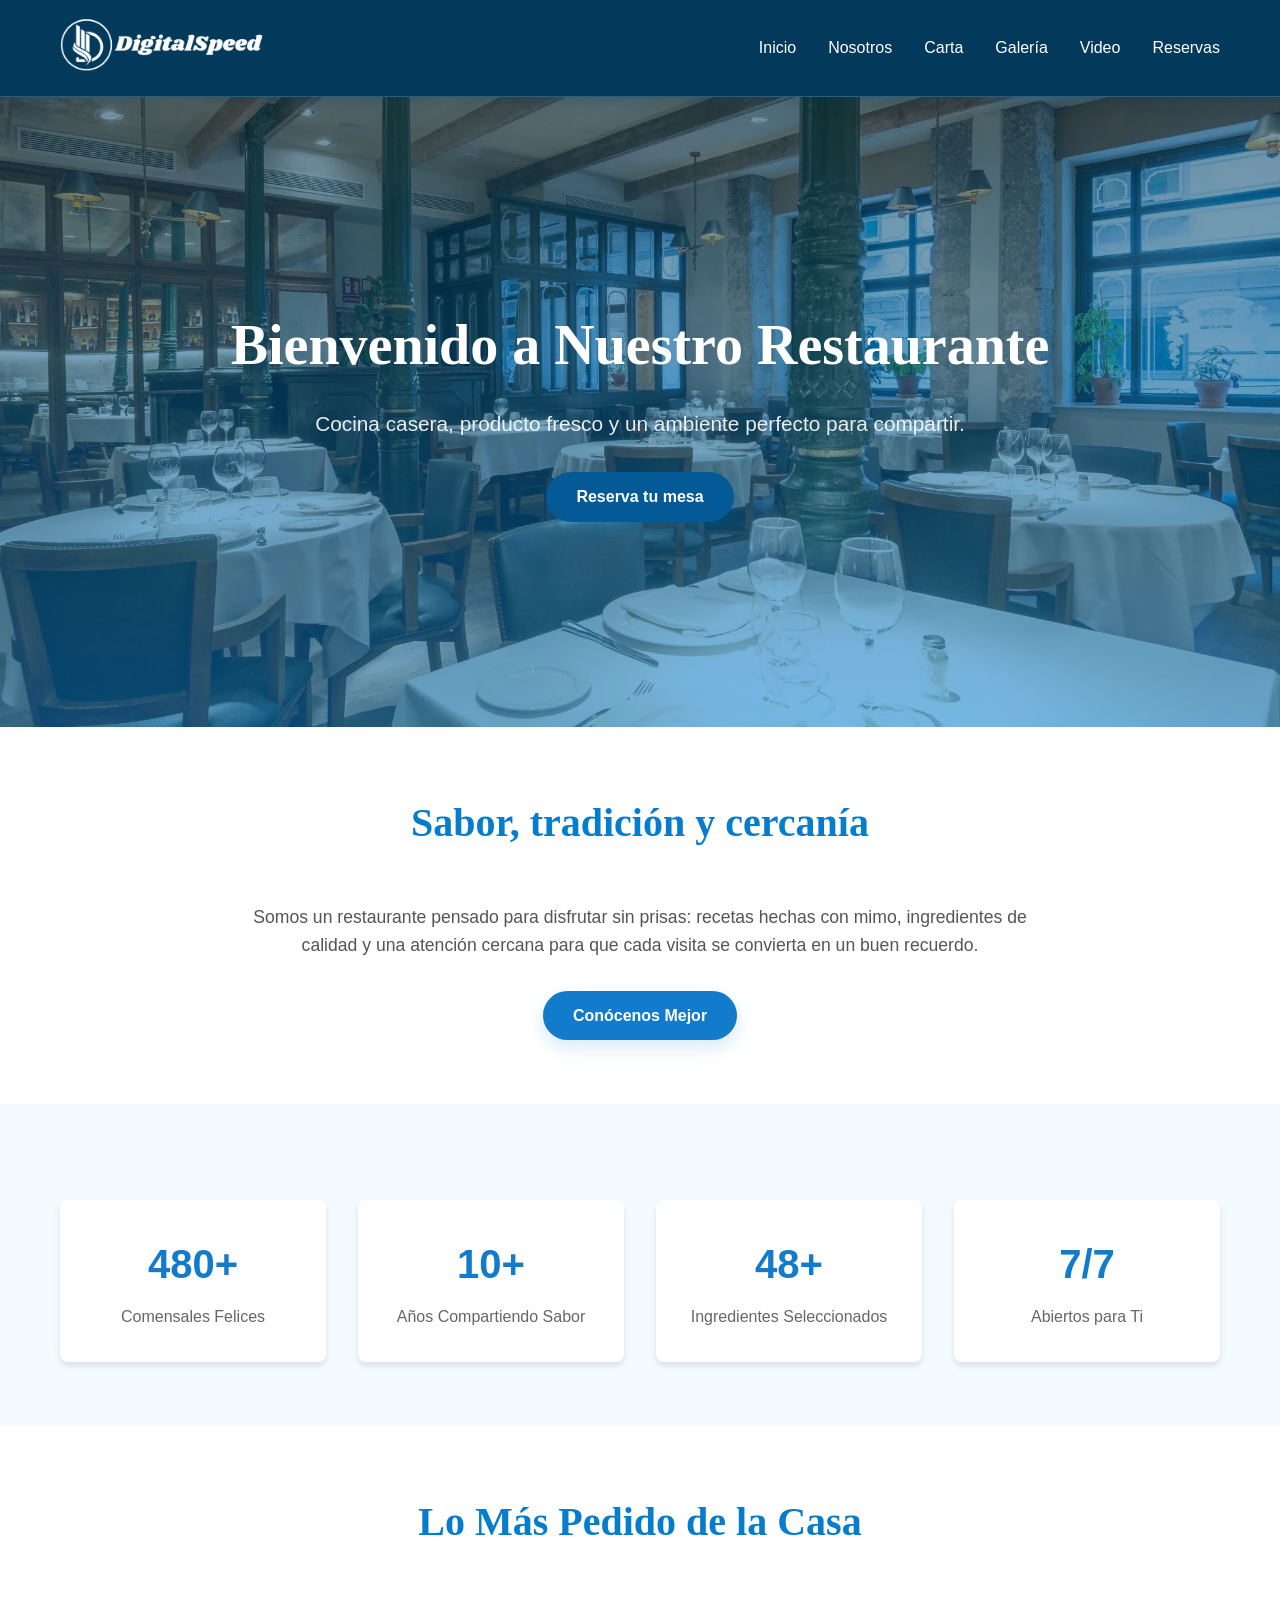
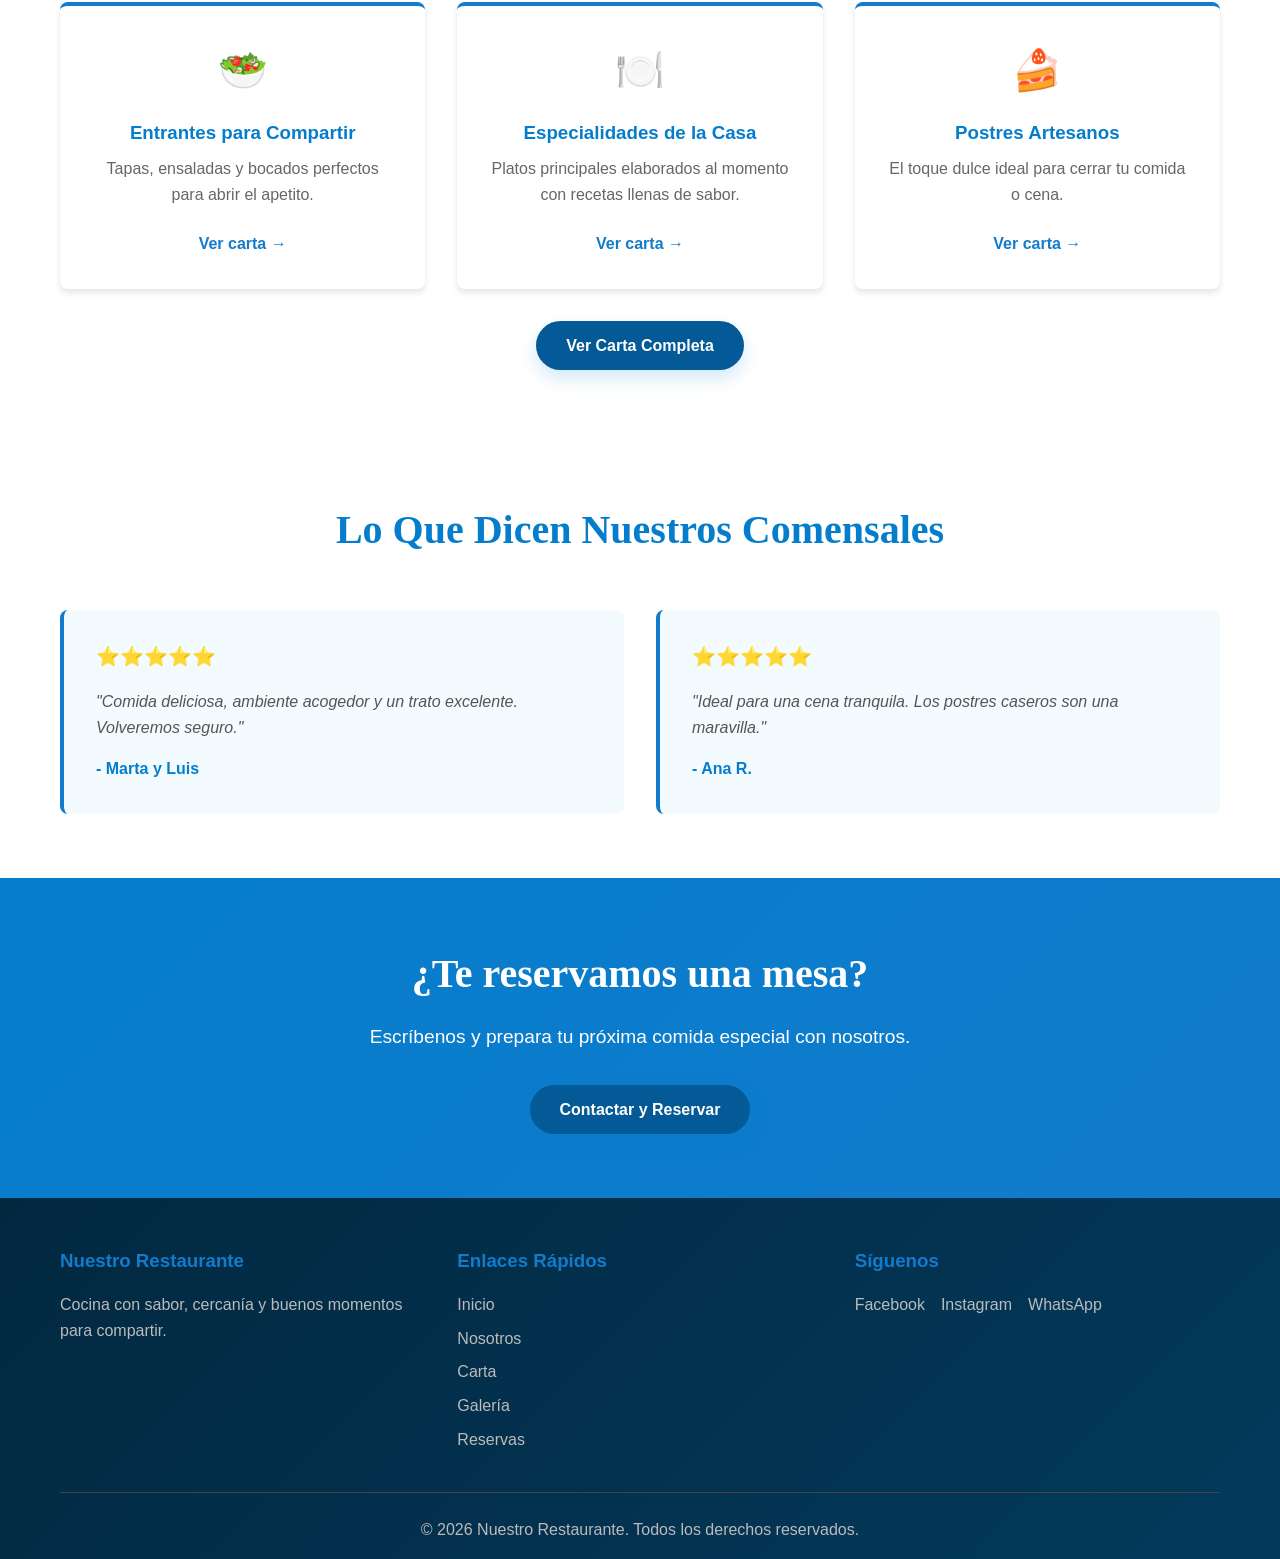
==== commit b7986c16: "king nassr" ====
--- a/index.html
+++ b/index.html
@@ -3,7 +3,8 @@
 <head>
     <meta charset="UTF-8">
     <meta name="viewport" content="width=device-width, initial-scale=1.0">
-    <title>Mi Negocio - Servicios Profesionales</title>
+    <title>Inicio - Nuestro Restaurante</title>
+    <link rel="icon" type="image/png" href="title.png">
     <link rel="stylesheet" href="style.css">
 </head>
 <body>
@@ -12,14 +13,17 @@
         <nav class="navbar">
             <div class="navbar-container">
                 <div class="logo">
-                    <h1><a href="index.html">Mi Negocio</a></h1>
+                    <a href="index.html">
+                        <img src="hipervinculo.png" alt="Logo del restaurante" class="logo-img">
+                    </a>
                 </div>
                 <ul class="nav-menu">
                     <li><a href="index.html">Inicio</a></li>
-                    <li><a href="sobre-nosotros.html">Sobre Nosotros</a></li>
-                    <li><a href="servicios.html">Servicios</a></li>
+                    <li><a href="sobre-nosotros.html">Nosotros</a></li>
+                    <li><a href="servicios.html">Carta</a></li>
                     <li><a href="galeria.html">Galería</a></li>
-                    <li><a href="contacto.html">Contacto</a></li>
+                    <li><a href="video.html">Video</a></li>
+                    <li><a href="contacto.html">Reservas</a></li>
                 </ul>
                 <div class="hamburger">
                     <span></span>
@@ -33,18 +37,18 @@
     <!-- HERO SECTION -->
     <section class="hero">
         <div class="hero-content">
-            <h1>Bienvenido a Mi Negocio</h1>
-            <p>Servicios de calidad para tu comunidad local</p>
-            <a href="contacto.html" class="btn-primary">Contáctanos</a>
+            <h1>Bienvenido a Nuestro Restaurante</h1>
+            <p>Cocina casera, producto fresco y un ambiente perfecto para compartir.</p>
+            <a href="contacto.html" class="btn-primary">Reserva tu mesa</a>
         </div>
     </section>
 
     <!-- SECCIÓN PRESENTACIÓN -->
     <section class="presentacion">
         <div class="container">
-            <h2>¿Quiénes Somos?</h2>
-            <p>Somos una empresa local dedicada a proporcionar servicios de la más alta calidad a nuestros clientes. Con más de 10 años de experiencia en el mercado, nos hemos ganado la confianza de miles de clientes satisfechos.</p>
-            <a href="sobre-nosotros.html" class="btn-secondary">Conoce Más</a>
+            <h2>Sabor, tradición y cercanía</h2>
+            <p>Somos un restaurante pensado para disfrutar sin prisas: recetas hechas con mimo, ingredientes de calidad y una atención cercana para que cada visita se convierta en un buen recuerdo.</p>
+            <a href="sobre-nosotros.html" class="btn-secondary">Conócenos Mejor</a>
         </div>
     </section>
 
@@ -54,19 +58,19 @@
             <div class="stat-cards">
                 <div class="stat-card">
                     <div class="stat-number">1000+</div>
-                    <div class="stat-label">Clientes Satisfechos</div>
+                    <div class="stat-label">Comensales Felices</div>
                 </div>
                 <div class="stat-card">
                     <div class="stat-number">10+</div>
-                    <div class="stat-label">Años Experiencia</div>
+                    <div class="stat-label">Años Compartiendo Sabor</div>
                 </div>
                 <div class="stat-card">
                     <div class="stat-number">100%</div>
-                    <div class="stat-label">Garantía Calidad</div>
+                    <div class="stat-label">Ingredientes Seleccionados</div>
                 </div>
                 <div class="stat-card">
-                    <div class="stat-number">24/7</div>
-                    <div class="stat-label">Atención Disponible</div>
+                    <div class="stat-number">7/7</div>
+                    <div class="stat-label">Abiertos para Ti</div>
                 </div>
             </div>
         </div>
@@ -75,29 +79,29 @@
     <!-- SECCIÓN SERVICIOS -->
     <section class="servicios-preview">
         <div class="container">
-            <h2>Nuestros Servicios Principales</h2>
+            <h2>Lo Más Pedido de la Casa</h2>
             <div class="servicios-grid">
                 <div class="servicio-card">
-                    <div class="servicio-icon">🔧</div>
-                    <h3>Servicio 1</h3>
-                    <p>Descripción breve de tu primer servicio.</p>
-                    <a href="servicios.html" class="card-link">Ver Detalle →</a>
+                    <div class="servicio-icon">🥗</div>
+                    <h3>Entrantes para Compartir</h3>
+                    <p>Tapas, ensaladas y bocados perfectos para abrir el apetito.</p>
+                    <a href="servicios.html" class="card-link">Ver carta →</a>
                 </div>
                 <div class="servicio-card">
-                    <div class="servicio-icon">📱</div>
-                    <h3>Servicio 2</h3>
-                    <p>Descripción breve de tu segundo servicio.</p>
-                    <a href="servicios.html" class="card-link">Ver Detalle →</a>
+                    <div class="servicio-icon">🍽️</div>
+                    <h3>Especialidades de la Casa</h3>
+                    <p>Platos principales elaborados al momento con recetas llenas de sabor.</p>
+                    <a href="servicios.html" class="card-link">Ver carta →</a>
                 </div>
                 <div class="servicio-card">
-                    <div class="servicio-icon">💼</div>
-                    <h3>Servicio 3</h3>
-                    <p>Descripción breve de tu tercer servicio.</p>
-                    <a href="servicios.html" class="card-link">Ver Detalle →</a>
+                    <div class="servicio-icon">🍰</div>
+                    <h3>Postres Artesanos</h3>
+                    <p>El toque dulce ideal para cerrar tu comida o cena.</p>
+                    <a href="servicios.html" class="card-link">Ver carta →</a>
                 </div>
             </div>
             <div style="text-align: center; margin-top: 30px;">
-                <a href="servicios.html" class="btn-primary">Ver Todos los Servicios</a>
+                <a href="servicios.html" class="btn-primary">Ver Carta Completa</a>
             </div>
         </div>
     </section>
@@ -105,17 +109,17 @@
     <!-- SECCIÓN TESTIMONIOS -->
     <section class="testimonios">
         <div class="container">
-            <h2>Lo Que Dicen Nuestros Clientes</h2>
+            <h2>Lo Que Dicen Nuestros Comensales</h2>
             <div class="testimonios-grid">
                 <div class="testimonial-card">
                     <div class="stars">⭐⭐⭐⭐⭐</div>
-                    <p>"Excelente servicio, muy profesionales. Recomendado 100%."</p>
-                    <strong>- Cliente Satisfecho 1</strong>
+                    <p>"Comida deliciosa, ambiente acogedor y un trato excelente. Volveremos seguro."</p>
+                    <strong>- Marta y Luis</strong>
                 </div>
                 <div class="testimonial-card">
                     <div class="stars">⭐⭐⭐⭐⭐</div>
-                    <p>"Rápido, eficiente y con un equipo muy amable."</p>
-                    <strong>- Cliente Satisfecho 2</strong>
+                    <p>"Ideal para una cena tranquila. Los postres caseros son una maravilla."</p>
+                    <strong>- Ana R.</strong>
                 </div>
             </div>
         </div>
@@ -124,9 +128,9 @@
     <!-- LLAMADA A ACCIÓN -->
     <section class="cta">
         <div class="container">
-            <h2>¿Listo para Comenzar?</h2>
-            <p>Contacta con nosotros hoy y obtén una consulta gratuita</p>
-            <a href="contacto.html" class="btn-primary">Solicitar Información</a>
+            <h2>¿Te reservamos una mesa?</h2>
+            <p>Escríbenos y prepara tu próxima comida especial con nosotros.</p>
+            <a href="contacto.html" class="btn-primary">Contactar y Reservar</a>
         </div>
     </section>
 
@@ -135,30 +139,30 @@
         <div class="container">
             <div class="footer-content">
                 <div class="footer-section">
-                    <h3>Mi Negocio</h3>
-                    <p>Servicios de calidad para tu comunidad.</p>
+                    <h3>Nuestro Restaurante</h3>
+                    <p>Cocina con sabor, cercanía y buenos momentos para compartir.</p>
                 </div>
                 <div class="footer-section">
                     <h3>Enlaces Rápidos</h3>
                     <ul>
                         <li><a href="index.html">Inicio</a></li>
-                        <li><a href="sobre-nosotros.html">Sobre Nosotros</a></li>
-                        <li><a href="servicios.html">Servicios</a></li>
+                        <li><a href="sobre-nosotros.html">Nosotros</a></li>
+                        <li><a href="servicios.html">Carta</a></li>
                         <li><a href="galeria.html">Galería</a></li>
-                        <li><a href="contacto.html">Contacto</a></li>
+                        <li><a href="contacto.html">Reservas</a></li>
                     </ul>
                 </div>
                 <div class="footer-section">
                     <h3>Síguenos</h3>
                     <div class="social-links">
-                        <a href="https://facebook.com" class="social-link">👍 Facebook</a>
-                        <a href="https://instagram.com" class="social-link">📷 Instagram</a>
-                        <a href="https://wa.me/" class="social-link">💬 WhatsApp</a>
+                        <a href="https://facebook.com" class="social-link">Facebook</a>
+                        <a href="https://www.instagram.com/digitalspeed_lab/" class="social-link">Instagram</a>
+                        <a href="https://wa.me/" class="social-link">WhatsApp</a>
                     </div>
                 </div>
             </div>
             <div class="footer-bottom">
-                <p>&copy; 2026 Mi Negocio. Todos los derechos reservados.</p>
+                <p>&copy; 2026 Nuestro Restaurante. Todos los derechos reservados.</p>
             </div>
         </div>
     </footer>
--- a/style.css
+++ b/style.css
@@ -1,13 +1,15 @@
 :root {
     /* VARIABLES GLOBALES - EDITAR COLORES */
-    --color-primary: #2c3e50;
-    --color-secondary: #3498db;
-    --color-accent: #e74c3c;
-    --color-light: #ecf0f1;
-    --color-dark: #1a1a1a;
-    --color-text: #333;
+    --color-primary: #057dcd;
+    --color-secondary: #127bcb;
+    --color-accent: #045a97;
+    --color-light: #f3fbff;
+    --color-soft: #a5e2ff;
+    --color-dark: #033a5c;
+    --color-text: #1f3442;
     --color-success: #27ae60;
-    --color-border: #ddd;
+    --color-danger: #d9534f;
+    --color-border: #cfe6f6;
     
     /* Fuentes */
     --font-title: 'Georgia', 'Garamond', serif;
@@ -29,6 +31,7 @@
     color: var(--color-text);
     line-height: 1.6;
     overflow-x: hidden;
+    background: #f9fdff;
 }
 
 a {
@@ -39,12 +42,13 @@
 
 /* ============ HEADER Y NAVEGACIÓN ============ */
 .header {
-    background: var(--color-primary);
+    background: #033a5c;
     color: white;
     position: sticky;
     top: 0;
     z-index: 100;
-    box-shadow: 0 2px 5px rgba(0,0,0,0.1);
+    border-bottom: 1px solid rgba(165, 226, 255, 0.22);
+    box-shadow: 0 4px 14px rgba(3, 58, 92, 0.28);
 }
 
 .navbar {
@@ -60,18 +64,19 @@
     align-items: center;
 }
 
-.logo h1 {
-    font-size: 1.8rem;
-    font-weight: bold;
-}
-
-.logo h1 a {
-    color: white;
-    transition: color 0.3s;
-}
-
-.logo h1 a:hover {
-    color: var(--color-secondary);
+.logo a {
+    display: inline-block;
+}
+
+.logo-img {
+    height: 56px;
+    width: auto;
+    display: block;
+    object-fit: contain;
+}
+
+.logo a:hover .logo-img {
+    opacity: 0.9;
 }
 
 .nav-menu {
@@ -135,15 +140,21 @@
 
 /* ============ HERO SECTION ============ */
 .hero {
-    background: linear-gradient(135deg, var(--color-primary) 0%, var(--color-secondary) 100%);
+    background:
+        linear-gradient(rgba(3, 58, 92, 0.55), rgba(5, 125, 205, 0.55)),
+        url("foto web.jpg") center center / cover no-repeat;
     color: white;
     padding: 8rem 20px;
     text-align: center;
+    min-height: 70vh;
+    display: flex;
+    align-items: center;
+    justify-content: center;
 }
 
 .hero-secondary {
     padding: 5rem 20px;
-    background: linear-gradient(135deg, var(--color-primary) 0%, var(--color-dark) 100%);
+    background: linear-gradient(135deg, var(--color-dark) 0%, var(--color-primary) 100%);
     color: white;
     text-align: center;
 }
@@ -175,18 +186,19 @@
     color: white;
     padding: 12px 30px;
     border: none;
-    border-radius: 5px;
+    border-radius: 999px;
     font-size: 1rem;
     font-weight: bold;
     cursor: pointer;
     transition: all 0.3s ease;
     display: inline-block;
+    box-shadow: 0 8px 18px rgba(5, 125, 205, 0.18);
 }
 
 .btn-primary:hover {
-    background: #c0392b;
+    background: #034d80;
     transform: translateY(-2px);
-    box-shadow: 0 5px 15px rgba(231, 76, 60, 0.3);
+    box-shadow: 0 8px 20px rgba(5, 125, 205, 0.28);
 }
 
 .btn-secondary {
@@ -194,17 +206,19 @@
     color: white;
     padding: 12px 30px;
     border: none;
-    border-radius: 5px;
+    border-radius: 999px;
     font-size: 1rem;
     font-weight: bold;
     cursor: pointer;
     transition: all 0.3s ease;
     display: inline-block;
+    box-shadow: 0 8px 18px rgba(18, 123, 203, 0.16);
 }
 
 .btn-secondary:hover {
-    background: #2980b9;
+    background: #0d68ad;
     transform: translateY(-2px);
+    box-shadow: 0 8px 20px rgba(18, 123, 203, 0.24);
 }
 
 .btn-block {
@@ -244,7 +258,7 @@
 }
 
 .estadisticas {
-    background: #f8f9fa;
+    background: var(--color-light);
 }
 
 .stat-cards {
@@ -319,7 +333,7 @@
 }
 
 .servicio-caracteristicas {
-    background: #f8f9fa;
+    background: var(--color-light);
     padding: 2rem;
     border-radius: 8px;
     margin: 2rem auto;
@@ -340,7 +354,7 @@
 
 .separator {
     height: 2px;
-    background: linear-gradient(90deg, transparent, #ddd, transparent);
+    background: linear-gradient(90deg, transparent, rgba(3, 58, 92, 0.42), transparent);
     margin: 3rem 0;
 }
 
@@ -359,7 +373,7 @@
 .step {
     text-align: center;
     padding: 2rem;
-    background: #f8f9fa;
+    background: var(--color-light);
     border-radius: 8px;
 }
 
@@ -475,7 +489,7 @@
 }
 
 .tag {
-    background: #e8f4f8;
+    background: #dff4ff;
     color: var(--color-secondary);
     padding: 0.3rem 0.8rem;
     border-radius: 20px;
@@ -484,7 +498,7 @@
 
 /* ============ PROYECTO STATS ============ */
 .proyecto-stats {
-    background: #f8f9fa;
+    background: var(--color-light);
     padding: 3rem 0;
     margin-top: 3rem;
 }
@@ -518,7 +532,7 @@
 }
 
 .testimonial-card {
-    background: #f8f9fa;
+    background: var(--color-light);
     padding: 2rem;
     border-radius: 8px;
     border-left: 4px solid var(--color-secondary);
@@ -604,7 +618,7 @@
 .form-group textarea:focus {
     outline: none;
     border-color: var(--color-secondary);
-    box-shadow: 0 0 5px rgba(52, 152, 219, 0.3);
+    box-shadow: 0 0 0 4px rgba(18, 123, 203, 0.15);
 }
 
 /* ============ INFORMACIÓN DE CONTACTO ============ */
@@ -613,7 +627,7 @@
     gap: 1.5rem;
     margin-bottom: 2rem;
     padding: 1.5rem;
-    background: #f8f9fa;
+    background: var(--color-light);
     border-radius: 8px;
     border-left: 4px solid var(--color-secondary);
 }
@@ -685,7 +699,7 @@
 
 /* ============ FAQ ============ */
 .faq-section {
-    background: #f8f9fa;
+    background: var(--color-light);
     padding: 3rem 0;
     margin-top: 3rem;
 }
@@ -743,7 +757,7 @@
 }
 
 .valor-item {
-    background: #f8f9fa;
+    background: var(--color-light);
     padding: 1.5rem;
     border-radius: 8px;
     text-align: center;
@@ -762,7 +776,7 @@
 }
 
 .team-member {
-    background: #f8f9fa;
+    background: var(--color-light);
     padding: 2rem;
     border-radius: 8px;
     text-align: center;
@@ -817,7 +831,7 @@
 }
 
 .notification.error {
-    background: var(--color-accent);
+    background: var(--color-danger);
     color: white;
 }
 
@@ -834,7 +848,7 @@
 
 /* ============ FOOTER ============ */
 .footer {
-    background: var(--color-dark);
+    background: linear-gradient(135deg, #022840 0%, var(--color-dark) 100%);
     color: white;
     padding: 3rem 20px 1rem;
 }
